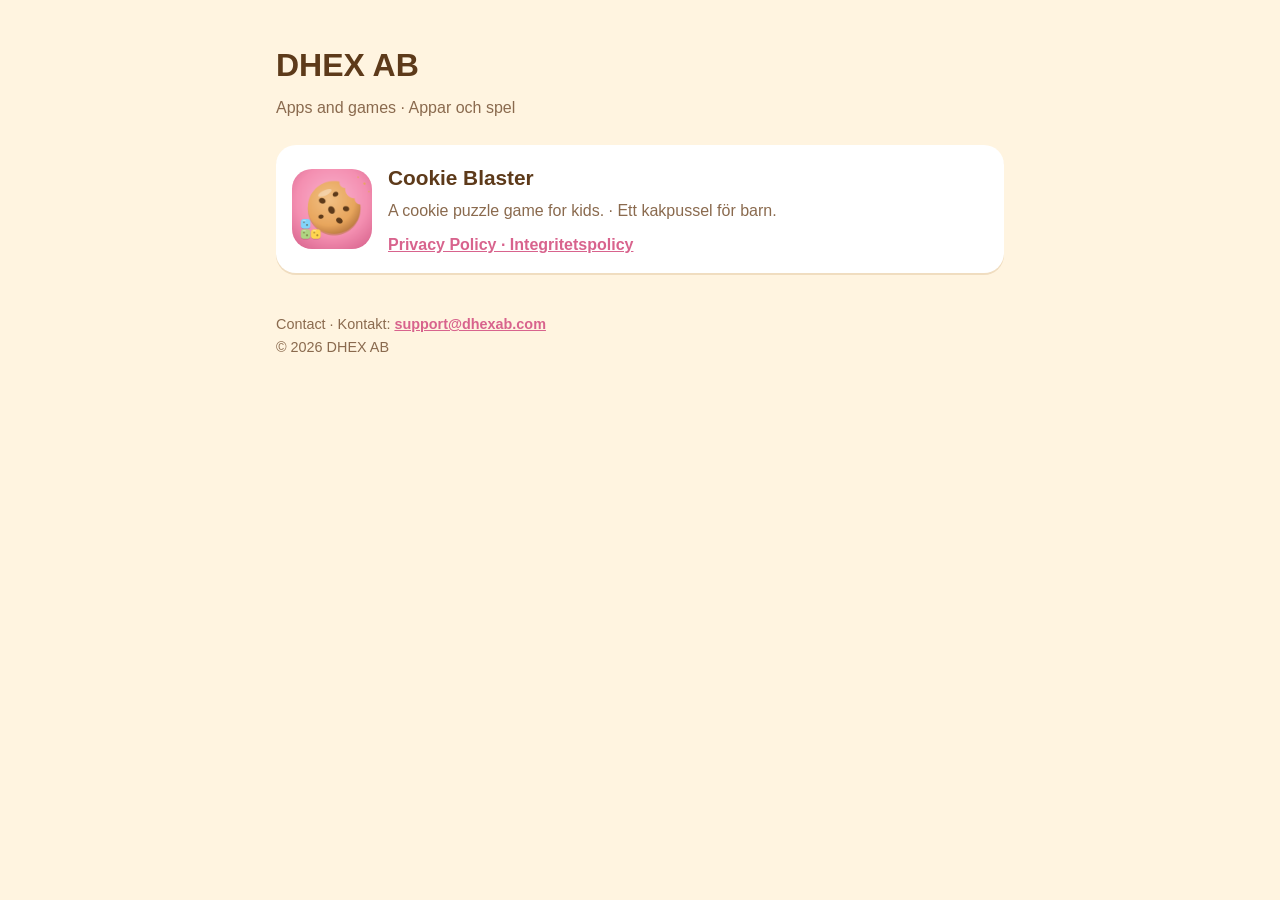
==== index.html @ ae570dee "Cookie Blaster: integritetspolicy + startsida Co-Authored-By: Claude Opus 5.5 <noreply@anthropic.com" ====
<!doctype html>
<html lang="en">
<head>
  <meta charset="utf-8">
  <meta name="viewport" content="width=device-width, initial-scale=1">
  <title>DHEX AB – Apps</title>
  <meta name="description" content="Apps and games by DHEX AB.">
  <link rel="icon" href="cookie-blaster/icon.png">
  <style>
    :root { --bg: #FFF4E0; --card: #FFFFFF; --text: #5D3A1A; --soft: #8A6A4E; --accent: #D8638D; --line: #F0DDC0; }
    * { box-sizing: border-box; }
    body {
      margin: 0; background: var(--bg); color: var(--text); line-height: 1.6;
      font-family: -apple-system, BlinkMacSystemFont, "Segoe UI", Roboto, Helvetica, Arial, sans-serif;
    }
    main { max-width: 760px; margin: 0 auto; padding: 40px 16px 64px; }
    h1 { margin: 0 0 4px; font-size: 2rem; }
    .lead { color: var(--soft); margin-top: 0; }
    .app {
      display: flex; gap: 16px; align-items: center; background: var(--card); border-radius: 20px;
      padding: 16px; margin: 24px 0; box-shadow: 0 2px 0 var(--line);
    }
    .app img { width: 80px; height: 80px; border-radius: 20px; flex: none; }
    .app h2 { margin: 0; font-size: 1.3rem; }
    .app p { margin: 4px 0 8px; color: var(--soft); }
    a { color: var(--accent); font-weight: 700; }
    footer { color: var(--soft); font-size: 0.9rem; margin-top: 40px; }
  </style>
</head>
<body>
<main>
  <h1>DHEX AB</h1>
  <p class="lead">Apps and games · Appar och spel</p>

  <div class="app">
    <img src="cookie-blaster/icon.png" alt="Cookie Blaster app icon" width="80" height="80">
    <div>
      <h2>Cookie Blaster</h2>
      <p>A cookie puzzle game for kids. · Ett kakpussel för barn.</p>
      <a href="cookie-blaster/privacy/">Privacy Policy · Integritetspolicy</a>
    </div>
  </div>

  <footer>Contact · Kontakt: <a href="mailto:support@dhexab.com">support@dhexab.com</a><br>© 2026 DHEX AB</footer>
</main>
</body>
</html>
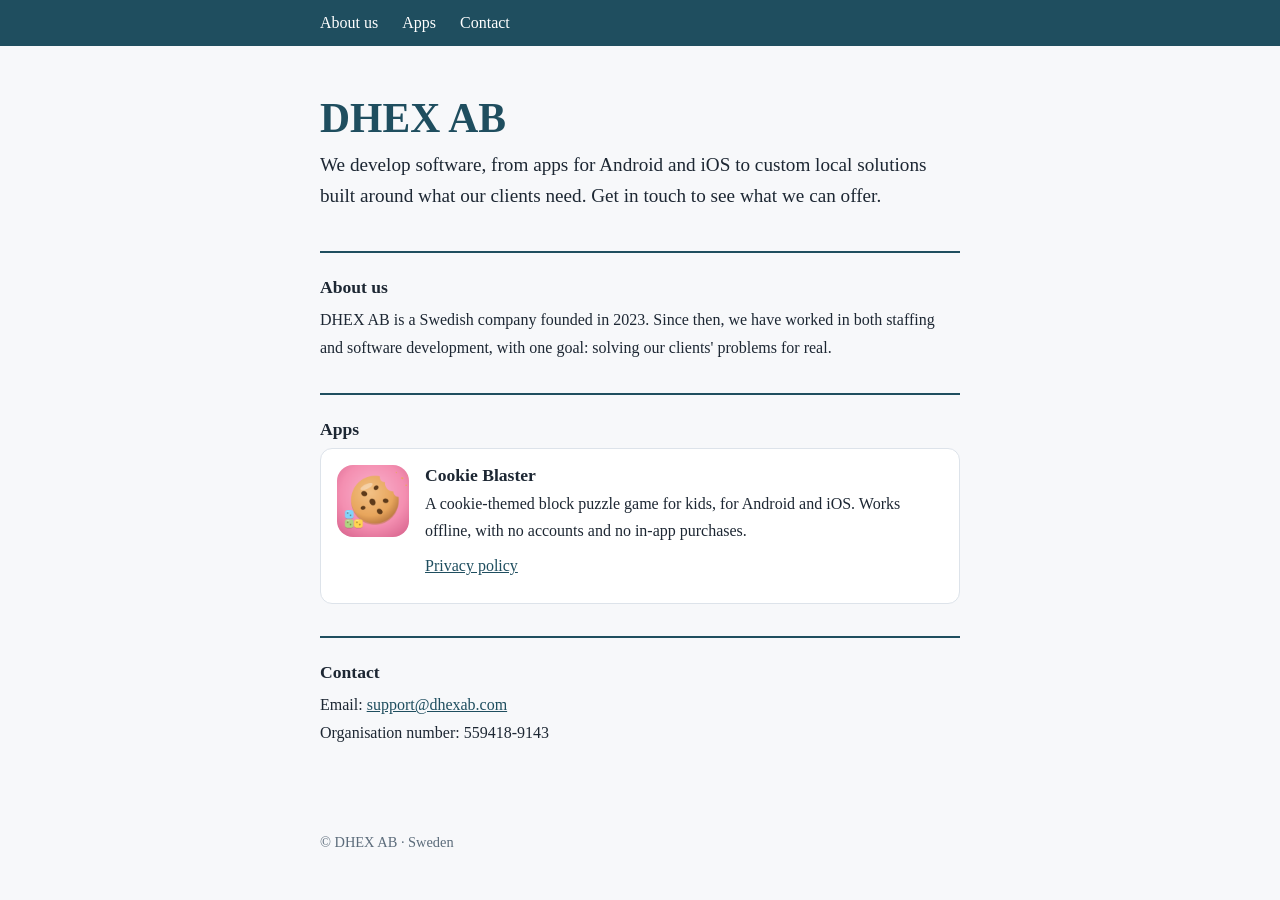
==== commit ed4637b8: "Företagssidan för DHEX AB: om oss, appar och kontakt Co-Authored-By: Claude Opus 5.5 <noreply@anthro" ====
--- a/index.html
+++ b/index.html
@@ -1,47 +1,123 @@
-<!doctype html>
+<!DOCTYPE html>
 <html lang="en">
 <head>
-  <meta charset="utf-8">
-  <meta name="viewport" content="width=device-width, initial-scale=1">
-  <title>DHEX AB – Apps</title>
-  <meta name="description" content="Apps and games by DHEX AB.">
-  <link rel="icon" href="cookie-blaster/icon.png">
-  <style>
-    :root { --bg: #FFF4E0; --card: #FFFFFF; --text: #5D3A1A; --soft: #8A6A4E; --accent: #D8638D; --line: #F0DDC0; }
-    * { box-sizing: border-box; }
-    body {
-      margin: 0; background: var(--bg); color: var(--text); line-height: 1.6;
-      font-family: -apple-system, BlinkMacSystemFont, "Segoe UI", Roboto, Helvetica, Arial, sans-serif;
-    }
-    main { max-width: 760px; margin: 0 auto; padding: 40px 16px 64px; }
-    h1 { margin: 0 0 4px; font-size: 2rem; }
-    .lead { color: var(--soft); margin-top: 0; }
-    .app {
-      display: flex; gap: 16px; align-items: center; background: var(--card); border-radius: 20px;
-      padding: 16px; margin: 24px 0; box-shadow: 0 2px 0 var(--line);
-    }
-    .app img { width: 80px; height: 80px; border-radius: 20px; flex: none; }
-    .app h2 { margin: 0; font-size: 1.3rem; }
-    .app p { margin: 4px 0 8px; color: var(--soft); }
-    a { color: var(--accent); font-weight: 700; }
-    footer { color: var(--soft); font-size: 0.9rem; margin-top: 40px; }
-  </style>
+<meta charset="UTF-8">
+<meta name="viewport" content="width=device-width, initial-scale=1">
+<title>DHEX AB</title>
+<meta name="description" content="DHEX AB develops software, from apps for Android and iOS to custom local solutions.">
+<style>
+  body {
+    margin: 0;
+    font-family: Georgia, "Times New Roman", serif;
+    background: #f7f8fa;
+    color: #1d2733;
+  }
+  nav {
+    background: #1f4e5f;
+  }
+  nav ul {
+    max-width: 640px;
+    margin: 0 auto;
+    padding: 0 24px;
+    list-style: none;
+    display: flex;
+    gap: 24px;
+  }
+  nav a {
+    display: block;
+    padding: 14px 0;
+    color: #ffffff;
+    text-decoration: none;
+    font-size: 1rem;
+  }
+  nav a:hover { text-decoration: underline; }
+  main {
+    max-width: 640px;
+    margin: 0 auto;
+    padding: 48px 24px 56px;
+  }
+  h1 {
+    font-size: 2.6rem;
+    margin: 0 0 8px;
+    color: #1f4e5f;
+  }
+  .lead {
+    font-size: 1.2rem;
+    line-height: 1.6;
+    margin: 0 0 40px;
+  }
+  h2 {
+    font-size: 1.1rem;
+    margin: 0 0 8px;
+    padding-top: 24px;
+    border-top: 2px solid #1f4e5f;
+  }
+  section { margin-bottom: 32px; scroll-margin-top: 16px; }
+  p { line-height: 1.7; margin: 0 0 16px; }
+  a { color: #1f4e5f; }
+  .app {
+    display: flex;
+    gap: 16px;
+    align-items: flex-start;
+    background: #ffffff;
+    border: 1px solid #dde3ea;
+    border-radius: 12px;
+    padding: 16px;
+  }
+  .app img {
+    width: 72px;
+    height: 72px;
+    border-radius: 16px;
+    flex: none;
+  }
+  .app h3 { margin: 0 0 4px; font-size: 1.1rem; }
+  .app p { margin: 0 0 8px; }
+  footer {
+    max-width: 640px;
+    margin: 0 auto;
+    padding: 0 24px 40px;
+    color: #5b6b7a;
+    font-size: 0.9rem;
+  }
+</style>
 </head>
 <body>
+<nav aria-label="Main">
+  <ul>
+    <li><a href="#about">About us</a></li>
+    <li><a href="#apps">Apps</a></li>
+    <li><a href="#contact">Contact</a></li>
+  </ul>
+</nav>
 <main>
   <h1>DHEX AB</h1>
-  <p class="lead">Apps and games · Appar och spel</p>
+  <p class="lead">We develop software, from apps for Android and iOS to custom local solutions built around what our clients need. Get in touch to see what we can offer.</p>
 
-  <div class="app">
-    <img src="cookie-blaster/icon.png" alt="Cookie Blaster app icon" width="80" height="80">
-    <div>
-      <h2>Cookie Blaster</h2>
-      <p>A cookie puzzle game for kids. · Ett kakpussel för barn.</p>
-      <a href="cookie-blaster/privacy/">Privacy Policy · Integritetspolicy</a>
+  <section id="about">
+    <h2>About us</h2>
+    <p>DHEX AB is a Swedish company founded in 2023. Since then, we have worked in both staffing and software development, with one goal: solving our clients' problems for real.</p>
+  </section>
+
+  <section id="apps">
+    <h2>Apps</h2>
+    <div class="app">
+      <img src="cookie-blaster/icon.png" alt="Cookie Blaster app icon" width="72" height="72">
+      <div>
+        <h3>Cookie Blaster</h3>
+        <p>A cookie-themed block puzzle game for kids, for Android and iOS. Works offline, with no accounts and no in-app purchases.</p>
+        <p><a href="cookie-blaster/privacy/">Privacy policy</a></p>
+      </div>
     </div>
-  </div>
+  </section>
 
-  <footer>Contact · Kontakt: <a href="mailto:support@dhexab.com">support@dhexab.com</a><br>© 2026 DHEX AB</footer>
+  <section id="contact">
+    <h2>Contact</h2>
+    <p>
+      Email: <a href="mailto:support@dhexab.com">support@dhexab.com</a><br>
+      Organisation number: 559418-9143
+    </p>
+  </section>
 </main>
+<footer>© DHEX AB · Sweden</footer>
 </body>
 </html>
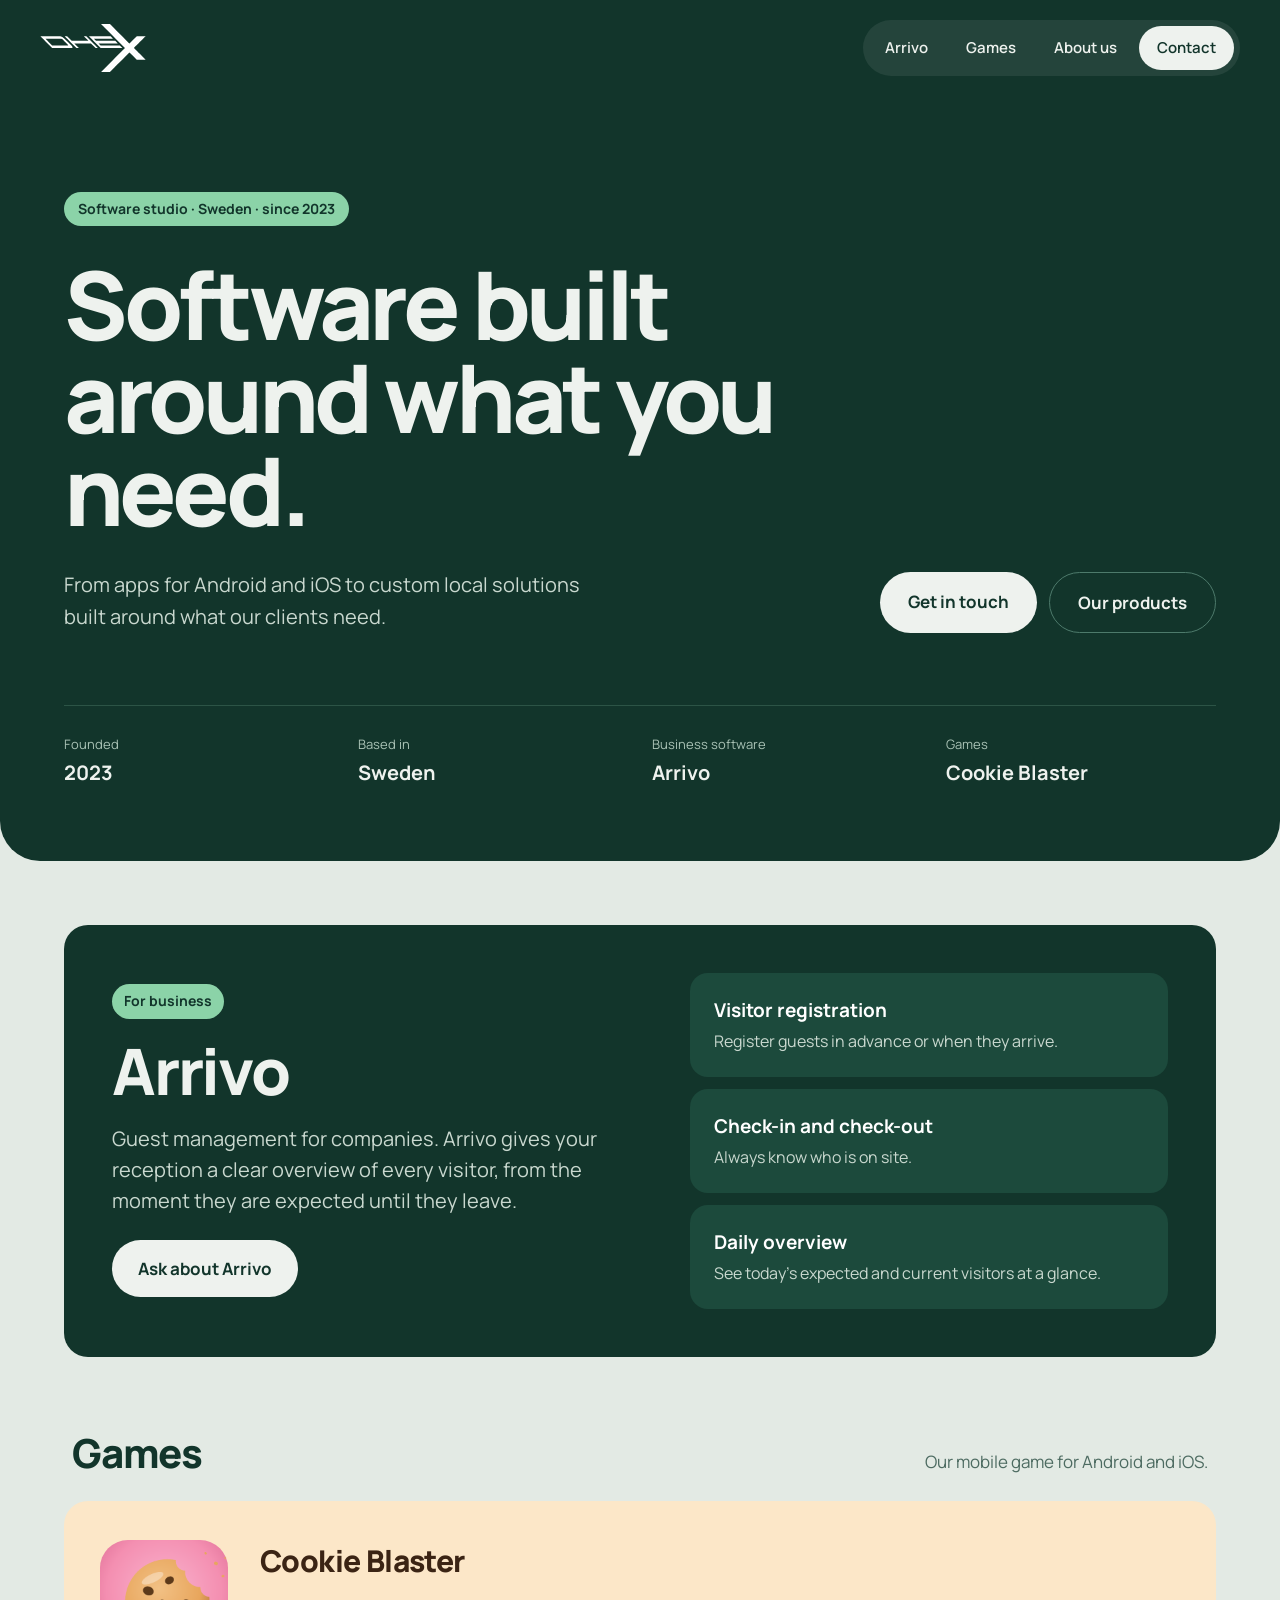
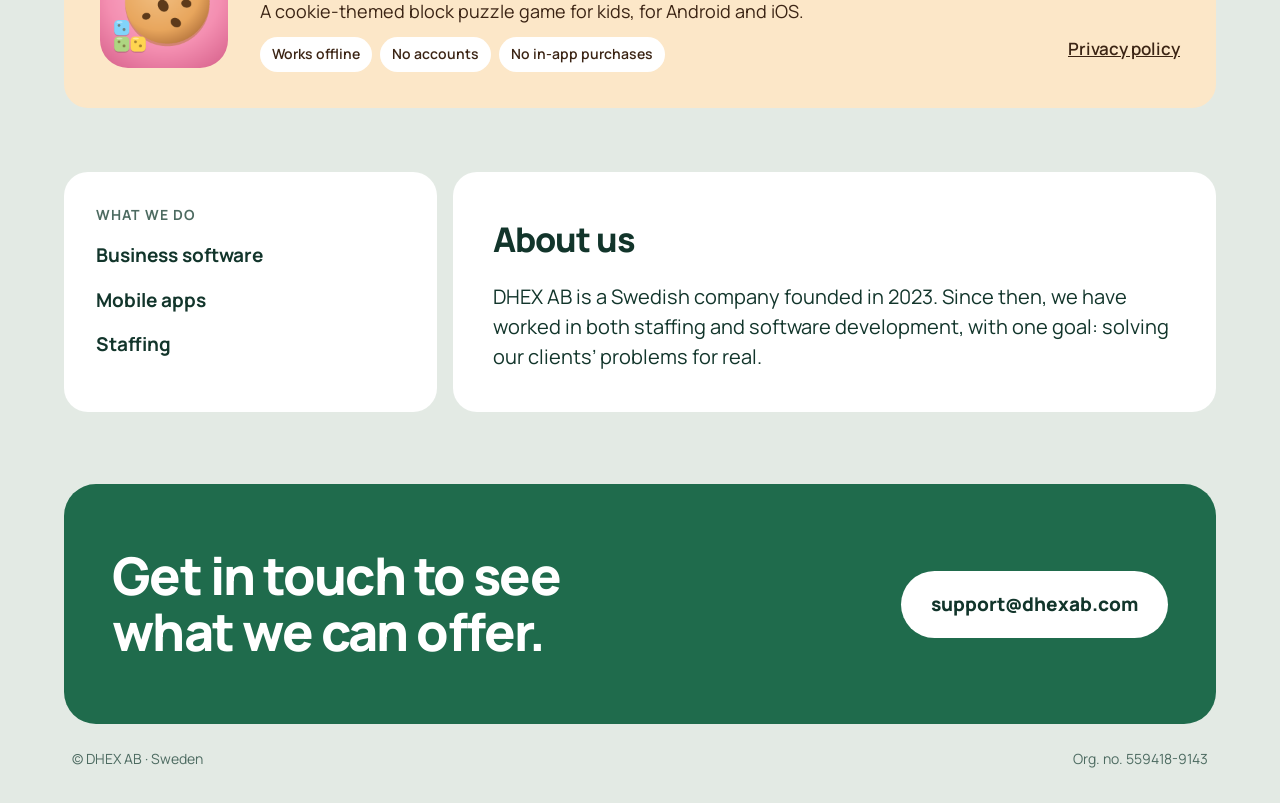
==== commit 9f22f013: "Update index.html" ====
--- a/index.html
+++ b/index.html
@@ -1,123 +1,134 @@
-<!DOCTYPE html>
+<!doctype html>
 <html lang="en">
 <head>
-<meta charset="UTF-8">
+<meta charset="utf-8">
 <meta name="viewport" content="width=device-width, initial-scale=1">
+<meta name="description" content="DHEX AB develops software, from apps for Android and iOS to custom local solutions.">
 <title>DHEX AB</title>
-<meta name="description" content="DHEX AB develops software, from apps for Android and iOS to custom local solutions.">
+<script>
+try {
+  if (localStorage.getItem('dhex-intro-seen')) document.documentElement.classList.add('no-intro');
+  else localStorage.setItem('dhex-intro-seen', '1');
+} catch (e) {}
+</script>
+<link href="https://fonts.googleapis.com/css2?family=Manrope:wght@400;500;600;700;800&amp;display=swap" rel="stylesheet">
 <style>
-  body {
-    margin: 0;
-    font-family: Georgia, "Times New Roman", serif;
-    background: #f7f8fa;
-    color: #1d2733;
-  }
-  nav {
-    background: #1f4e5f;
-  }
-  nav ul {
-    max-width: 640px;
-    margin: 0 auto;
-    padding: 0 24px;
-    list-style: none;
-    display: flex;
-    gap: 24px;
-  }
-  nav a {
-    display: block;
-    padding: 14px 0;
-    color: #ffffff;
-    text-decoration: none;
-    font-size: 1rem;
-  }
-  nav a:hover { text-decoration: underline; }
-  main {
-    max-width: 640px;
-    margin: 0 auto;
-    padding: 48px 24px 56px;
-  }
-  h1 {
-    font-size: 2.6rem;
-    margin: 0 0 8px;
-    color: #1f4e5f;
-  }
-  .lead {
-    font-size: 1.2rem;
-    line-height: 1.6;
-    margin: 0 0 40px;
-  }
-  h2 {
-    font-size: 1.1rem;
-    margin: 0 0 8px;
-    padding-top: 24px;
-    border-top: 2px solid #1f4e5f;
-  }
-  section { margin-bottom: 32px; scroll-margin-top: 16px; }
-  p { line-height: 1.7; margin: 0 0 16px; }
-  a { color: #1f4e5f; }
-  .app {
-    display: flex;
-    gap: 16px;
-    align-items: flex-start;
-    background: #ffffff;
-    border: 1px solid #dde3ea;
-    border-radius: 12px;
-    padding: 16px;
-  }
-  .app img {
-    width: 72px;
-    height: 72px;
-    border-radius: 16px;
-    flex: none;
-  }
-  .app h3 { margin: 0 0 4px; font-size: 1.1rem; }
-  .app p { margin: 0 0 8px; }
-  footer {
-    max-width: 640px;
-    margin: 0 auto;
-    padding: 0 24px 40px;
-    color: #5b6b7a;
-    font-size: 0.9rem;
-  }
+body{margin:0}
+a{color:#1F6B4C}a:hover{color:#12352B}
+body{margin:0}
+
+.bento{display:grid;grid-template-columns:repeat(6,minmax(0,1fr));gap:16px}
+@media (max-width: 760px){.bento{grid-template-columns:minmax(0,1fr)}.bento>*{grid-column:auto !important}}
+
+.dx-l{clip-path:inset(0 100% 0 0);animation:dxWipe .6s cubic-bezier(.65,0,.35,1) forwards}
+.dx-l1{animation-delay:.15s}.dx-l2{animation-delay:.25s}.dx-l3{animation-delay:.35s}
+.dx-qa{clip-path:polygon(-0.19% 0,19.81% 0,127.55% 100%,107.55% 100%)}
+.dx-qb{clip-path:polygon(107.55% 0,127.55% 0,19.81% 100%,-0.19% 100%)}
+.dx-xa{clip-path:polygon(100% 100%,100% 100%,100% 100%);animation:dxA .55s cubic-bezier(.65,0,.35,1) .75s forwards}
+.dx-xb{clip-path:polygon(0 100%,0 100%,0 100%);animation:dxB .55s cubic-bezier(.65,0,.35,1) 1.15s forwards}
+@keyframes dxWipe{to{clip-path:inset(0 0 0 0)}}
+@keyframes dxA{to{clip-path:polygon(100% 100%,-107.7% 100%,100% -92.8%)}}
+@keyframes dxB{to{clip-path:polygon(0 100%,207.7% 100%,0 -92.8%)}}
+.dx-splash{position:fixed;inset:0;z-index:50;display:flex;align-items:center;justify-content:center;pointer-events:none;animation:dxOut .5s ease 2.1s forwards}
+@keyframes dxOut{to{opacity:0;visibility:hidden}}
+.dx-head{opacity:0;animation:dxFade .5s ease 2.15s forwards}
+@keyframes dxFade{to{opacity:1}}
+@media (prefers-reduced-motion: reduce){.dx-splash{display:none}.dx-head{opacity:1;animation:none}.dx-l,.dx-xa,.dx-xb{clip-path:none;animation:none}}
+
+.no-intro .dx-splash{display:none}
+.no-intro .dx-head{opacity:1;animation:none}
+html{scroll-behavior:smooth}
 </style>
 </head>
 <body>
-<nav aria-label="Main">
-  <ul>
-    <li><a href="#about">About us</a></li>
-    <li><a href="#apps">Apps</a></li>
-    <li><a href="#contact">Contact</a></li>
-  </ul>
+<div style="background: #E3EAE4; color: #12352B; font-family: Manrope, system-ui, sans-serif; font-size: 17px; line-height: 1.6">
+<div class="dx-splash" aria-hidden="true" style="background: #12352B; color: #FFFFFF"><svg aria-hidden="true" viewBox="0 0 1255 572" style="width: min(52vw, 480px); height: auto"><g fill="currentColor" transform="scale(0.25)"><g class="dx-l dx-l1"><g transform="translate(0.000000,2288.000000) scale(0.100000,-0.100000)"><path d="M15 17031 l-19 -8 17 -10 c10 -5 1279 -1270 2820 -2811 l2803 -2802 4689 2 4690 3 63 24 c95 35 147 67 192 118 l40 46 15 50 c20 68 19 118 -5 213 -29 110 -104 260 -193 384 l-76 105 -1898 1896 -1898 1896 -115 84 c-179 132 -316 228 -370 259 -19 11 -48 29 -65 40 -16 11 -46 29 -65 40 -19 11 -53 32 -75 45 -22 13 -47 27 -55 30 -8 4 -22 11 -30 16 -8 5 -34 18 -56 28 -23 11 -45 24 -48 30 -4 6 -15 11 -25 11 -10 0 -30 9 -44 20 -14 11 -33 20 -42 20 -9 0 -28 9 -42 20 -14 11 -35 20 -45 20 -11 0 -31 9 -45 20 -14 11 -36 20 -48 20 -12 0 -34 9 -48 20 -14 11 -36 20 -49 20 -12 0 -36 9 -53 20 -16 11 -42 20 -57 20 -15 0 -42 9 -60 20 -18 11 -46 20 -61 20 -15 0 -45 9 -67 20 -22 11 -55 20 -74 20 -19 0 -58 9 -86 20 l-51 20 -4722 -1 -4722 0 -20 -8z m9991 -1216 c27 -8 65 -15 84 -15 l35 0 30 -20 c17 -11 41 -20 53 -20 13 0 35 -9 49 -20 14 -11 34 -20 44 -20 10 0 21 -5 25 -11 3 -6 21 -17 38 -25 17 -8 51 -28 76 -44 25 -16 52 -33 60 -37 8 -3 35 -23 60 -43 25 -20 58 -44 73 -54 53 -33 163 -141 1324 -1300 l1161 -1161 51 -79 51 -79 16 -54 16 -55 -7 -36 -7 -35 -28 -27 c-16 -15 -44 -30 -61 -34 -17 -3 -1715 -6 -3773 -6 l-3741 0 -1582 1583 c-871 870 -1583 1588 -1583 1595 l0 12 3743 0 3744 0 49 -15z"></path></g></g><g class="dx-l dx-l2"><g transform="translate(0.000000,2288.000000) scale(0.100000,-0.100000)"><path d="M11580 17021 c0 -11 4 -21 10 -23 5 -1 1269 -1262 2808 -2800 l2798 -2798 586 0 587 0 6 9 5 10 -1101 1099 -1102 1099 7 11 7 12 3962 0 3962 0 1121 -1120 1121 -1120 586 0 586 0 5 9 c3 5 -1259 1272 -2805 2817 l-2810 2809 -589 3 -590 2 2 -17 1 -18 1076 -1070 c591 -588 1075 -1074 1076 -1080 l0 -10 -3970 -3 -3970 -2 -1100 1100 -1100 1100 -588 0 -587 0 0 -19z"></path></g></g><g class="dx-l dx-l3"><g transform="translate(0.000000,2288.000000) scale(0.100000,-0.100000)"><path d="M23140 17021 c0 -11 4 -21 10 -23 5 -1 1269 -1262 2808 -2800 l2798 -2798 5176 0 5177 0 6 10 6 10 -611 610 -611 610 -4592 0 -4592 0 -489 489 -489 489 7 11 7 11 4559 0 4559 0 5 9 c3 4 -261 274 -587 599 l-592 592 -4590 0 -4589 0 -487 483 -486 482 1 15 1 15 4565 5 4565 5 0 10 c-1 6 -266 274 -591 598 l-589 587 -5178 0 -5177 0 0 -19z"></path></g></g><g><g class="dx-qa"><g class="dx-xa"><g transform="translate(0.000000,2288.000000) scale(0.100000,-0.100000)"><path d="M28930 22872 c0 -4 2567 -2574 5705 -5712 3138 -3138 5705 -5712 5705 -5720 0 -8 -2560 -2575 -5689 -5705 l-5689 -5690 -7 -22 -6 -23 2115 0 c1164 0 2116 3 2116 8 0 13 9279 9287 9296 9291 l17 3 1731 -1731 1731 -1731 2105 0 2105 0 12 8 12 8 -2784 2784 c-1532 1532 -2785 2792 -2785 2800 0 16 5546 5572 5568 5578 l12 3 0 30 0 29 -2102 0 -2103 0 -1751 -1751 -1751 -1751 -17 3 c-17 4 -9296 9278 -9296 9291 0 5 -956 8 -2125 8 -1169 0 -2125 -3 -2125 -8z"></path></g></g></g><g class="dx-qb"><g class="dx-xb"><g transform="translate(0.000000,2288.000000) scale(0.100000,-0.100000)"><path d="M28930 22872 c0 -4 2567 -2574 5705 -5712 3138 -3138 5705 -5712 5705 -5720 0 -8 -2560 -2575 -5689 -5705 l-5689 -5690 -7 -22 -6 -23 2115 0 c1164 0 2116 3 2116 8 0 13 9279 9287 9296 9291 l17 3 1731 -1731 1731 -1731 2105 0 2105 0 12 8 12 8 -2784 2784 c-1532 1532 -2785 2792 -2785 2800 0 16 5546 5572 5568 5578 l12 3 0 30 0 29 -2102 0 -2103 0 -1751 -1751 -1751 -1751 -17 3 c-17 4 -9296 9278 -9296 9291 0 5 -956 8 -2125 8 -1169 0 -2125 -3 -2125 -8z"></path></g></g></g></g></g></svg></div>
+<div style="background: #12352B; color: #EEF2EE; border-radius: 0 0 40px 40px">
+<header class="dx-head" style="max-width: 1200px; margin: 0 auto; padding: 20px 24px; display: flex; flex-wrap: wrap; gap: 12px 32px; align-items: center; justify-content: space-between">
+<a href="#top" aria-label="DHEX AB, home" style="display: inline-flex; align-items: center; min-height: 44px; color: #FFFFFF"><svg aria-hidden="true" width="106" height="48" viewBox="0 0 1255 572" style="display: block"><g fill="currentColor" transform="scale(0.25)"><g transform="translate(0.000000,2288.000000) scale(0.100000,-0.100000)"><path d="M15 17031 l-19 -8 17 -10 c10 -5 1279 -1270 2820 -2811 l2803 -2802 4689 2 4690 3 63 24 c95 35 147 67 192 118 l40 46 15 50 c20 68 19 118 -5 213 -29 110 -104 260 -193 384 l-76 105 -1898 1896 -1898 1896 -115 84 c-179 132 -316 228 -370 259 -19 11 -48 29 -65 40 -16 11 -46 29 -65 40 -19 11 -53 32 -75 45 -22 13 -47 27 -55 30 -8 4 -22 11 -30 16 -8 5 -34 18 -56 28 -23 11 -45 24 -48 30 -4 6 -15 11 -25 11 -10 0 -30 9 -44 20 -14 11 -33 20 -42 20 -9 0 -28 9 -42 20 -14 11 -35 20 -45 20 -11 0 -31 9 -45 20 -14 11 -36 20 -48 20 -12 0 -34 9 -48 20 -14 11 -36 20 -49 20 -12 0 -36 9 -53 20 -16 11 -42 20 -57 20 -15 0 -42 9 -60 20 -18 11 -46 20 -61 20 -15 0 -45 9 -67 20 -22 11 -55 20 -74 20 -19 0 -58 9 -86 20 l-51 20 -4722 -1 -4722 0 -20 -8z m9991 -1216 c27 -8 65 -15 84 -15 l35 0 30 -20 c17 -11 41 -20 53 -20 13 0 35 -9 49 -20 14 -11 34 -20 44 -20 10 0 21 -5 25 -11 3 -6 21 -17 38 -25 17 -8 51 -28 76 -44 25 -16 52 -33 60 -37 8 -3 35 -23 60 -43 25 -20 58 -44 73 -54 53 -33 163 -141 1324 -1300 l1161 -1161 51 -79 51 -79 16 -54 16 -55 -7 -36 -7 -35 -28 -27 c-16 -15 -44 -30 -61 -34 -17 -3 -1715 -6 -3773 -6 l-3741 0 -1582 1583 c-871 870 -1583 1588 -1583 1595 l0 12 3743 0 3744 0 49 -15z"></path></g><g transform="translate(0.000000,2288.000000) scale(0.100000,-0.100000)"><path d="M11580 17021 c0 -11 4 -21 10 -23 5 -1 1269 -1262 2808 -2800 l2798 -2798 586 0 587 0 6 9 5 10 -1101 1099 -1102 1099 7 11 7 12 3962 0 3962 0 1121 -1120 1121 -1120 586 0 586 0 5 9 c3 5 -1259 1272 -2805 2817 l-2810 2809 -589 3 -590 2 2 -17 1 -18 1076 -1070 c591 -588 1075 -1074 1076 -1080 l0 -10 -3970 -3 -3970 -2 -1100 1100 -1100 1100 -588 0 -587 0 0 -19z"></path></g><g transform="translate(0.000000,2288.000000) scale(0.100000,-0.100000)"><path d="M23140 17021 c0 -11 4 -21 10 -23 5 -1 1269 -1262 2808 -2800 l2798 -2798 5176 0 5177 0 6 10 6 10 -611 610 -611 610 -4592 0 -4592 0 -489 489 -489 489 7 11 7 11 4559 0 4559 0 5 9 c3 4 -261 274 -587 599 l-592 592 -4590 0 -4589 0 -487 483 -486 482 1 15 1 15 4565 5 4565 5 0 10 c-1 6 -266 274 -591 598 l-589 587 -5178 0 -5177 0 0 -19z"></path></g><g transform="translate(0.000000,2288.000000) scale(0.100000,-0.100000)"><path d="M28930 22872 c0 -4 2567 -2574 5705 -5712 3138 -3138 5705 -5712 5705 -5720 0 -8 -2560 -2575 -5689 -5705 l-5689 -5690 -7 -22 -6 -23 2115 0 c1164 0 2116 3 2116 8 0 13 9279 9287 9296 9291 l17 3 1731 -1731 1731 -1731 2105 0 2105 0 12 8 12 8 -2784 2784 c-1532 1532 -2785 2792 -2785 2800 0 16 5546 5572 5568 5578 l12 3 0 30 0 29 -2102 0 -2103 0 -1751 -1751 -1751 -1751 -17 3 c-17 4 -9296 9278 -9296 9291 0 5 -956 8 -2125 8 -1169 0 -2125 -3 -2125 -8z"></path></g></g></svg></a>
+<nav aria-label="Main" style="display: flex; flex-wrap: wrap; gap: 6px; align-items: center; font-size: 15px; font-weight: 600; background: rgba(255,255,255,0.08); padding: 6px; border-radius: 999px">
+<a href="#business" style="text-decoration: none; color: #EEF2EE; padding: 10px 16px; border-radius: 999px">Arrivo</a>
+<a href="#games" style="text-decoration: none; color: #EEF2EE; padding: 10px 16px; border-radius: 999px">Games</a>
+<a href="#about" style="text-decoration: none; color: #EEF2EE; padding: 10px 16px; border-radius: 999px">About us</a>
+<a href="#contact" style="text-decoration: none; background: #EEF2EE; color: #12352B; padding: 10px 18px; border-radius: 999px">Contact</a>
 </nav>
-<main>
-  <h1>DHEX AB</h1>
-  <p class="lead">We develop software, from apps for Android and iOS to custom local solutions built around what our clients need. Get in touch to see what we can offer.</p>
+</header>
+<section id="top" style="max-width: 1200px; margin: 0 auto; padding: 96px 24px 72px; box-sizing: border-box; display: flex; flex-direction: column; gap: 32px">
+<span style="align-self: flex-start; font-size: 14px; font-weight: 700; padding: 6px 14px; border-radius: 999px; background: #8BD3A8; color: #12352B">Software studio · Sweden · since 2023</span>
+<h1 style="margin: 0; font-weight: 800; font-size: clamp(44px, 7.4vw, 104px); line-height: 0.98; letter-spacing: -0.045em; max-width: 13ch">Software built around what you need.</h1>
+<div style="display: flex; flex-wrap: wrap; gap: 32px; align-items: flex-end; justify-content: space-between">
+<p style="margin: 0; font-size: 20px; color: #C9D8CF; max-width: 540px">From apps for Android and iOS to custom local solutions built around what our clients need.</p>
+<div style="display: flex; flex-wrap: wrap; gap: 12px">
+<a href="#contact" style="background: #EEF2EE; color: #12352B; padding: 16px 28px; border-radius: 999px; font-weight: 700; text-decoration: none">Get in touch</a>
+<a href="#apps" style="border: 1px solid #4D7A6B; color: #EEF2EE; padding: 16px 28px; border-radius: 999px; font-weight: 700; text-decoration: none">Our products</a>
+</div>
+</div>
+<dl style="margin: 40px 0 0; padding-top: 28px; border-top: 1px solid #2C5446; display: grid; grid-template-columns: repeat(auto-fit, minmax(180px, 1fr)); gap: 24px">
+<div><dt style="font-size: 13px; color: #A9C2B5">Founded</dt><dd style="margin: 2px 0 0; font-size: 20px; font-weight: 700">2023</dd></div>
+<div><dt style="font-size: 13px; color: #A9C2B5">Based in</dt><dd style="margin: 2px 0 0; font-size: 20px; font-weight: 700">Sweden</dd></div>
+<div><dt style="font-size: 13px; color: #A9C2B5">Business software</dt><dd style="margin: 2px 0 0; font-size: 20px; font-weight: 700">Arrivo</dd></div>
+<div><dt style="font-size: 13px; color: #A9C2B5">Games</dt><dd style="margin: 2px 0 0; font-size: 20px; font-weight: 700">Cookie Blaster</dd></div>
+</dl>
+</section>
+</div>
 
-  <section id="about">
-    <h2>About us</h2>
-    <p>DHEX AB is a Swedish company founded in 2023. Since then, we have worked in both staffing and software development, with one goal: solving our clients' problems for real.</p>
-  </section>
+<main style="max-width: 1200px; margin: 0 auto; padding: 64px 24px 24px; box-sizing: border-box; display: flex; flex-direction: column; gap: 16px">
+<div id="apps" style="display: flex; flex-direction: column; gap: 16px">
+<section id="business" style="background: #12352B; color: #EEF2EE; border-radius: 24px; padding: 48px; display: flex; flex-wrap: wrap; gap: 40px; align-items: center">
+<div style="flex: 1 1 420px; min-width: 0; display: flex; flex-direction: column; gap: 20px">
+<span style="align-self: flex-start; font-size: 14px; font-weight: 700; padding: 6px 12px; border-radius: 999px; background: #8BD3A8; color: #12352B">For business</span>
+<h2 style="margin: 0; font-weight: 800; font-size: 64px; letter-spacing: -0.035em; line-height: 1">Arrivo</h2>
+<p style="margin: 0; font-size: 20px; line-height: 1.55; color: #C9D8CF; max-width: 520px">Guest management for companies. Arrivo gives your reception a clear overview of every visitor, from the moment they are expected until they leave.</p>
+<a href="mailto:support@dhexab.com" style="align-self: flex-start; background: #EEF2EE; color: #12352B; padding: 15px 26px; border-radius: 999px; font-weight: 700; text-decoration: none; margin-top: 4px">Ask about Arrivo</a>
+</div>
+<div style="flex: 1 1 360px; min-width: 0; display: flex; flex-direction: column; gap: 12px">
+<div style="background: #1C4A3C; border-radius: 18px; padding: 22px 24px; display: flex; flex-direction: column; gap: 4px"><h3 style="margin: 0; font-size: 19px; font-weight: 700; color: #FFFFFF">Visitor registration</h3><p style="margin: 0; font-size: 16px; color: #C9D8CF">Register guests in advance or when they arrive.</p></div>
+<div style="background: #1C4A3C; border-radius: 18px; padding: 22px 24px; display: flex; flex-direction: column; gap: 4px"><h3 style="margin: 0; font-size: 19px; font-weight: 700; color: #FFFFFF">Check-in and check-out</h3><p style="margin: 0; font-size: 16px; color: #C9D8CF">Always know who is on site.</p></div>
+<div style="background: #1C4A3C; border-radius: 18px; padding: 22px 24px; display: flex; flex-direction: column; gap: 4px"><h3 style="margin: 0; font-size: 19px; font-weight: 700; color: #FFFFFF">Daily overview</h3><p style="margin: 0; font-size: 16px; color: #C9D8CF">See today’s expected and current visitors at a glance.</p></div>
+</div>
+</section>
 
-  <section id="apps">
-    <h2>Apps</h2>
-    <div class="app">
-      <img src="cookie-blaster/icon.png" alt="Cookie Blaster app icon" width="72" height="72">
-      <div>
-        <h3>Cookie Blaster</h3>
-        <p>A cookie-themed block puzzle game for kids, for Android and iOS. Works offline, with no accounts and no in-app purchases.</p>
-        <p><a href="cookie-blaster/privacy/">Privacy policy</a></p>
-      </div>
-    </div>
-  </section>
+<section id="games" style="display: flex; flex-direction: column; gap: 16px; padding-top: 48px">
+<div style="display: flex; flex-wrap: wrap; gap: 8px 24px; align-items: baseline; justify-content: space-between; padding: 0 8px">
+<h2 style="margin: 0; font-weight: 800; font-size: 40px; letter-spacing: -0.03em">Games</h2>
+<p style="margin: 0; color: #4D6B61">Our mobile game for Android and iOS.</p>
+</div>
+<article style="background: #FCE7C8; color: #3B2414; border-radius: 24px; padding: 36px; display: flex; flex-wrap: wrap; gap: 32px; align-items: center">
+<img src="cookie-blaster/icon.png" alt="Cookie Blaster app icon" width="128" height="128" style="flex: none; border-radius: 28px; display: block">
+<div style="flex: 1 1 360px; min-width: 0; display: flex; flex-direction: column; gap: 12px">
+<h3 style="margin: 0; font-size: 30px; font-weight: 800; letter-spacing: -0.02em">Cookie Blaster</h3>
+<p style="margin: 0; font-size: 18px">A cookie-themed block puzzle game for kids, for Android and iOS.</p>
+<ul style="margin: 0; padding: 0; list-style: none; display: flex; flex-wrap: wrap; gap: 8px"><li style="font-size: 14px; font-weight: 600; padding: 6px 12px; border-radius: 999px; background: #FFFFFF">Works offline</li><li style="font-size: 14px; font-weight: 600; padding: 6px 12px; border-radius: 999px; background: #FFFFFF">No accounts</li><li style="font-size: 14px; font-weight: 600; padding: 6px 12px; border-radius: 999px; background: #FFFFFF">No in-app purchases</li></ul>
+</div>
+<a href="cookie-blaster/privacy/" style="color: #3B2414; font-weight: 600; padding: 10px 0; align-self: flex-end">Privacy policy</a>
+</article>
+</section>
+</div>
 
-  <section id="contact">
-    <h2>Contact</h2>
-    <p>
-      Email: <a href="mailto:support@dhexab.com">support@dhexab.com</a><br>
-      Organisation number: 559418-9143
-    </p>
-  </section>
+<div class="bento" style="padding-top: 48px">
+<section id="services" style="grid-column: span 2; background: #FFFFFF; border-radius: 24px; padding: 32px; display: flex; flex-direction: column; gap: 14px">
+<h2 style="margin: 0; font-size: 14px; font-weight: 700; text-transform: uppercase; letter-spacing: 0.08em; color: #4D6B61">What we do</h2>
+<p style="margin: 0; font-weight: 700; font-size: 19px">Business software</p>
+<p style="margin: 0; font-weight: 700; font-size: 19px">Mobile apps</p>
+<p style="margin: 0; font-weight: 700; font-size: 19px">Staffing</p>
+</section>
+<section id="about" style="grid-column: span 4; background: #FFFFFF; border-radius: 24px; padding: 40px; display: flex; flex-direction: column; gap: 16px">
+<h2 style="margin: 0; font-weight: 800; font-size: 34px; letter-spacing: -0.03em">About us</h2>
+<p style="margin: 0; font-size: 20px; line-height: 1.5">DHEX AB is a Swedish company founded in 2023. Since then, we have worked in both staffing and software development, with one goal: solving our clients’ problems for real.</p>
+</section>
+</div>
 </main>
-<footer>© DHEX AB · Sweden</footer>
+
+<section id="contact" style="max-width: 1200px; margin: 48px auto 0; padding: 0 24px; box-sizing: border-box">
+<div style="background: #1F6B4C; color: #FFFFFF; border-radius: 32px; padding: 64px 48px; display: flex; flex-wrap: wrap; gap: 32px; align-items: center; justify-content: space-between">
+<h2 style="margin: 0; font-weight: 800; font-size: clamp(32px, 4.4vw, 52px); letter-spacing: -0.03em; line-height: 1.08; max-width: 16ch">Get in touch to see what we can offer.</h2>
+<a href="mailto:support@dhexab.com" style="background: #FFFFFF; color: #12352B; padding: 18px 30px; border-radius: 999px; font-weight: 800; font-size: 19px; text-decoration: none">support@dhexab.com</a>
+</div>
+</section>
+<footer style="max-width: 1200px; margin: 0 auto; display: flex; flex-wrap: wrap; gap: 8px 32px; justify-content: space-between; padding: 24px 32px 32px; font-size: 14px; color: #4D6B61; box-sizing: border-box">
+<span>© DHEX AB · Sweden</span>
+<span>Org. no. 559418-9143</span>
+</footer>
+</div>
 </body>
 </html>
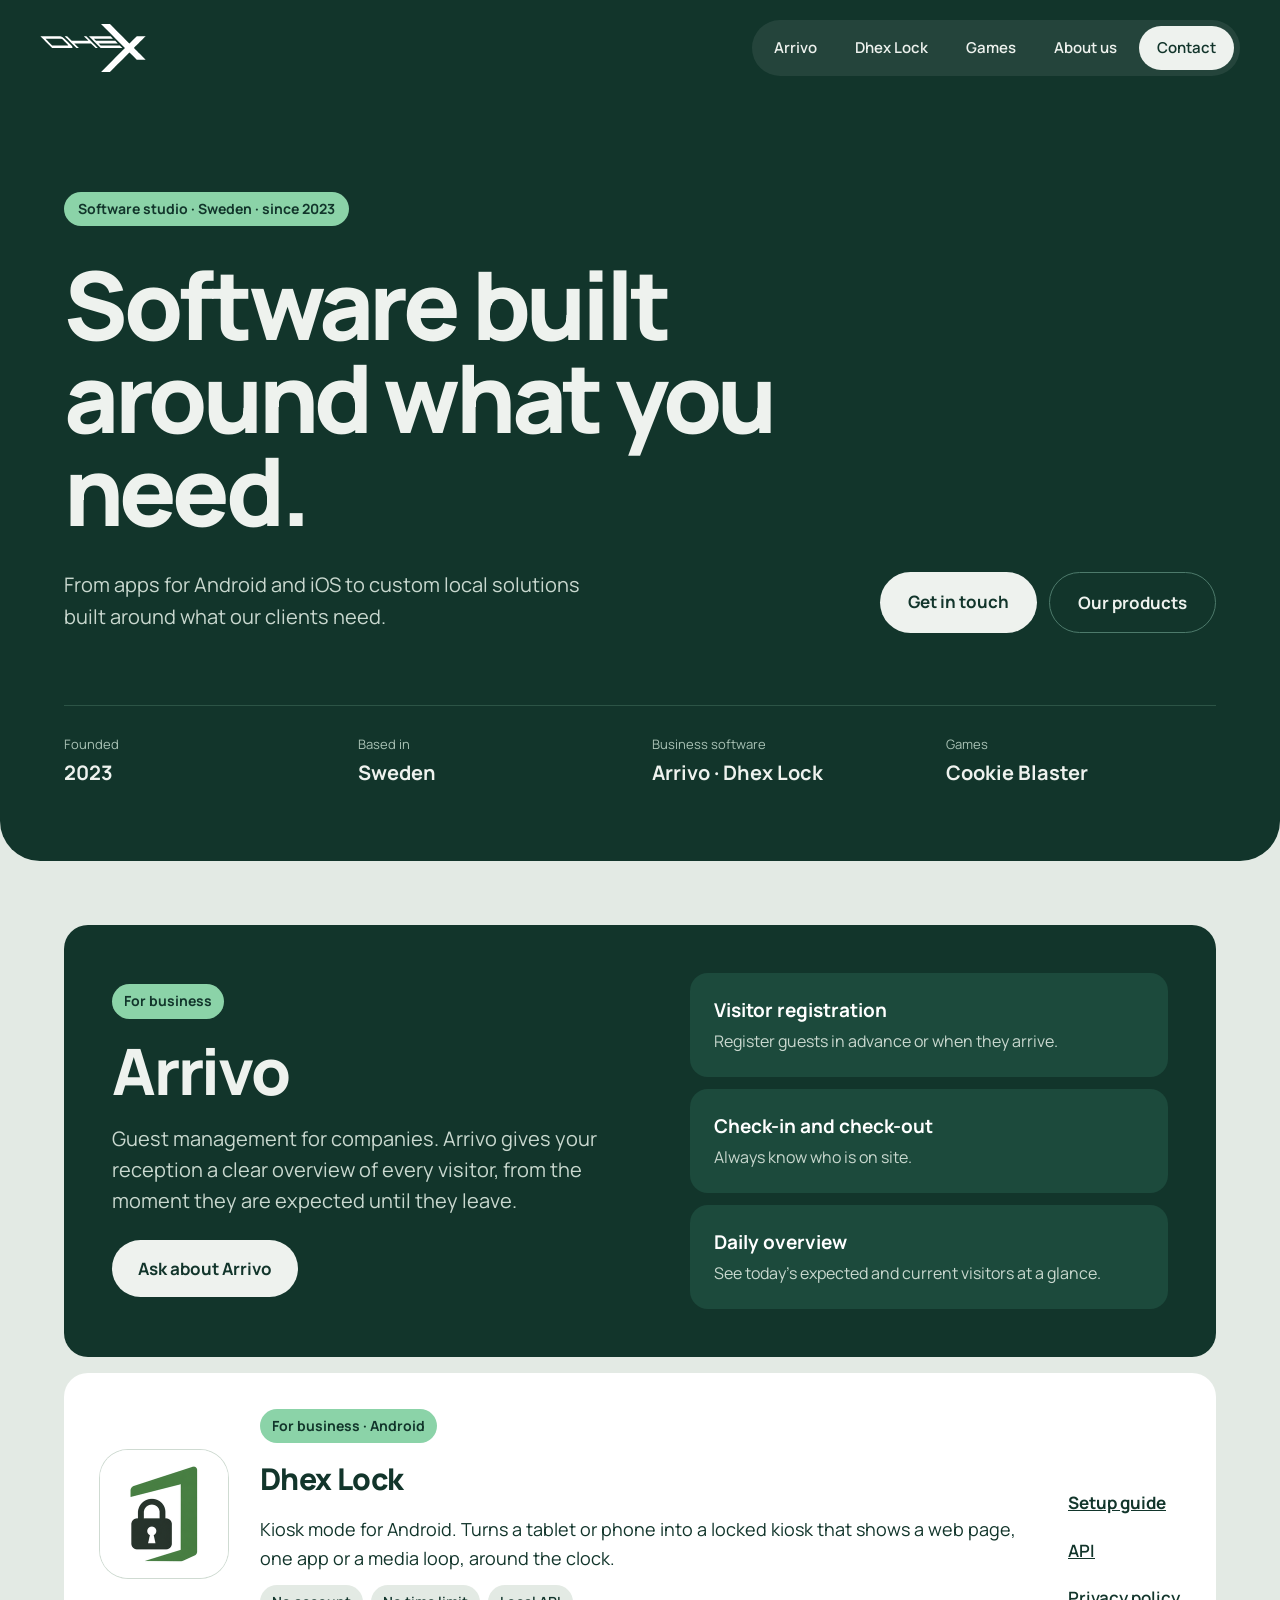
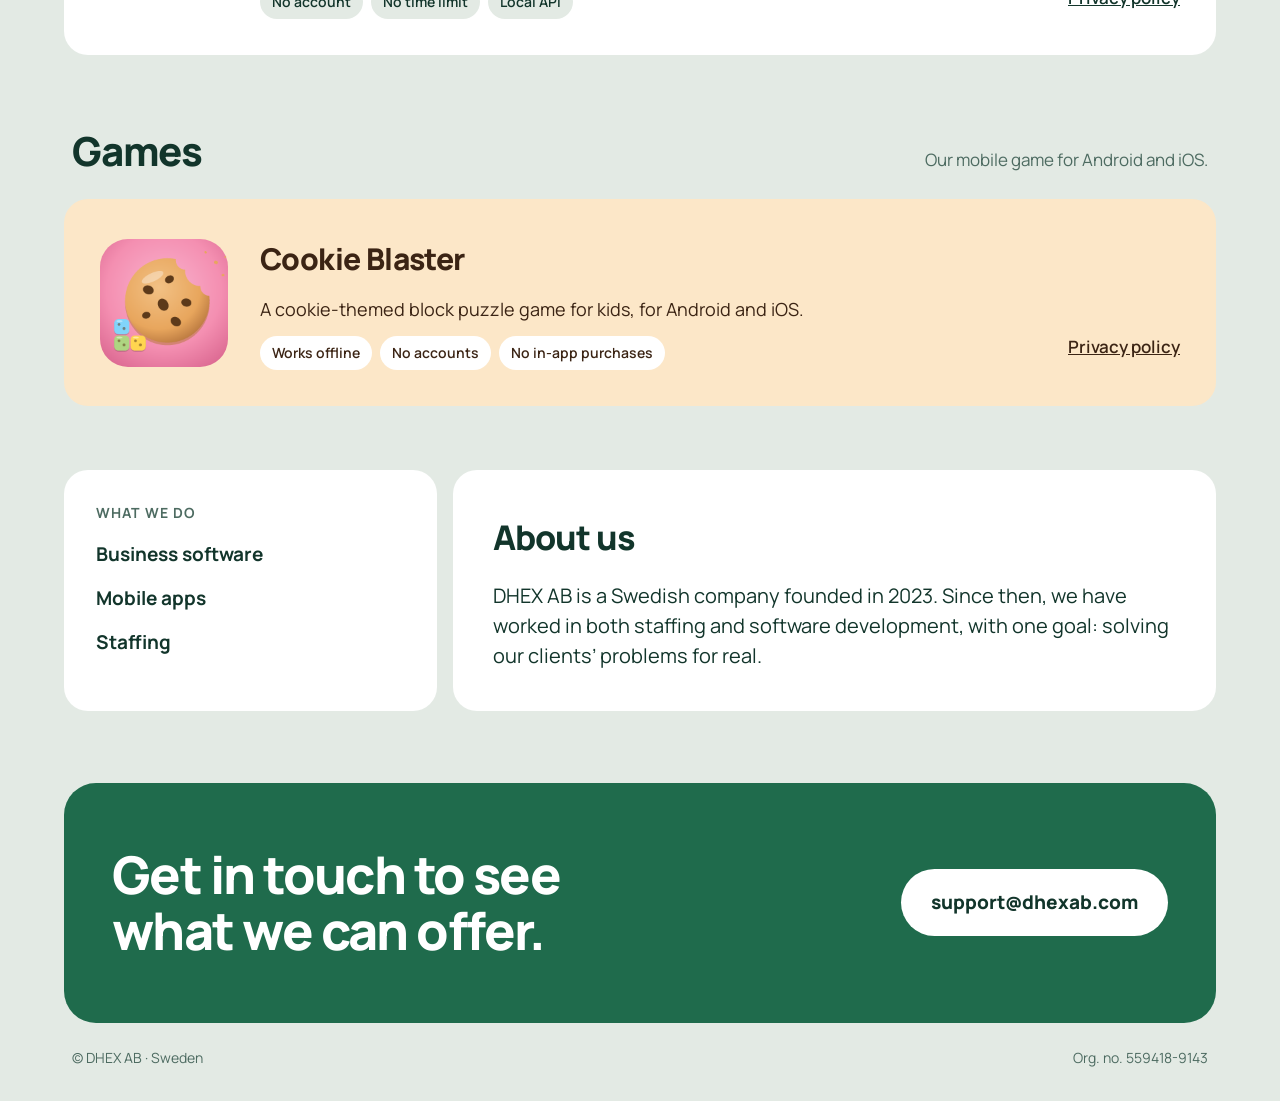
==== commit d805712d: "Add files via upload" ====
--- a/index.html
+++ b/index.html
@@ -48,6 +48,7 @@
 <a href="#top" aria-label="DHEX AB, home" style="display: inline-flex; align-items: center; min-height: 44px; color: #FFFFFF"><svg aria-hidden="true" width="106" height="48" viewBox="0 0 1255 572" style="display: block"><g fill="currentColor" transform="scale(0.25)"><g transform="translate(0.000000,2288.000000) scale(0.100000,-0.100000)"><path d="M15 17031 l-19 -8 17 -10 c10 -5 1279 -1270 2820 -2811 l2803 -2802 4689 2 4690 3 63 24 c95 35 147 67 192 118 l40 46 15 50 c20 68 19 118 -5 213 -29 110 -104 260 -193 384 l-76 105 -1898 1896 -1898 1896 -115 84 c-179 132 -316 228 -370 259 -19 11 -48 29 -65 40 -16 11 -46 29 -65 40 -19 11 -53 32 -75 45 -22 13 -47 27 -55 30 -8 4 -22 11 -30 16 -8 5 -34 18 -56 28 -23 11 -45 24 -48 30 -4 6 -15 11 -25 11 -10 0 -30 9 -44 20 -14 11 -33 20 -42 20 -9 0 -28 9 -42 20 -14 11 -35 20 -45 20 -11 0 -31 9 -45 20 -14 11 -36 20 -48 20 -12 0 -34 9 -48 20 -14 11 -36 20 -49 20 -12 0 -36 9 -53 20 -16 11 -42 20 -57 20 -15 0 -42 9 -60 20 -18 11 -46 20 -61 20 -15 0 -45 9 -67 20 -22 11 -55 20 -74 20 -19 0 -58 9 -86 20 l-51 20 -4722 -1 -4722 0 -20 -8z m9991 -1216 c27 -8 65 -15 84 -15 l35 0 30 -20 c17 -11 41 -20 53 -20 13 0 35 -9 49 -20 14 -11 34 -20 44 -20 10 0 21 -5 25 -11 3 -6 21 -17 38 -25 17 -8 51 -28 76 -44 25 -16 52 -33 60 -37 8 -3 35 -23 60 -43 25 -20 58 -44 73 -54 53 -33 163 -141 1324 -1300 l1161 -1161 51 -79 51 -79 16 -54 16 -55 -7 -36 -7 -35 -28 -27 c-16 -15 -44 -30 -61 -34 -17 -3 -1715 -6 -3773 -6 l-3741 0 -1582 1583 c-871 870 -1583 1588 -1583 1595 l0 12 3743 0 3744 0 49 -15z"></path></g><g transform="translate(0.000000,2288.000000) scale(0.100000,-0.100000)"><path d="M11580 17021 c0 -11 4 -21 10 -23 5 -1 1269 -1262 2808 -2800 l2798 -2798 586 0 587 0 6 9 5 10 -1101 1099 -1102 1099 7 11 7 12 3962 0 3962 0 1121 -1120 1121 -1120 586 0 586 0 5 9 c3 5 -1259 1272 -2805 2817 l-2810 2809 -589 3 -590 2 2 -17 1 -18 1076 -1070 c591 -588 1075 -1074 1076 -1080 l0 -10 -3970 -3 -3970 -2 -1100 1100 -1100 1100 -588 0 -587 0 0 -19z"></path></g><g transform="translate(0.000000,2288.000000) scale(0.100000,-0.100000)"><path d="M23140 17021 c0 -11 4 -21 10 -23 5 -1 1269 -1262 2808 -2800 l2798 -2798 5176 0 5177 0 6 10 6 10 -611 610 -611 610 -4592 0 -4592 0 -489 489 -489 489 7 11 7 11 4559 0 4559 0 5 9 c3 4 -261 274 -587 599 l-592 592 -4590 0 -4589 0 -487 483 -486 482 1 15 1 15 4565 5 4565 5 0 10 c-1 6 -266 274 -591 598 l-589 587 -5178 0 -5177 0 0 -19z"></path></g><g transform="translate(0.000000,2288.000000) scale(0.100000,-0.100000)"><path d="M28930 22872 c0 -4 2567 -2574 5705 -5712 3138 -3138 5705 -5712 5705 -5720 0 -8 -2560 -2575 -5689 -5705 l-5689 -5690 -7 -22 -6 -23 2115 0 c1164 0 2116 3 2116 8 0 13 9279 9287 9296 9291 l17 3 1731 -1731 1731 -1731 2105 0 2105 0 12 8 12 8 -2784 2784 c-1532 1532 -2785 2792 -2785 2800 0 16 5546 5572 5568 5578 l12 3 0 30 0 29 -2102 0 -2103 0 -1751 -1751 -1751 -1751 -17 3 c-17 4 -9296 9278 -9296 9291 0 5 -956 8 -2125 8 -1169 0 -2125 -3 -2125 -8z"></path></g></g></svg></a>
 <nav aria-label="Main" style="display: flex; flex-wrap: wrap; gap: 6px; align-items: center; font-size: 15px; font-weight: 600; background: rgba(255,255,255,0.08); padding: 6px; border-radius: 999px">
 <a href="#business" style="text-decoration: none; color: #EEF2EE; padding: 10px 16px; border-radius: 999px">Arrivo</a>
+<a href="#dhex-lock" style="text-decoration: none; color: #EEF2EE; padding: 10px 16px; border-radius: 999px">Dhex Lock</a>
 <a href="#games" style="text-decoration: none; color: #EEF2EE; padding: 10px 16px; border-radius: 999px">Games</a>
 <a href="#about" style="text-decoration: none; color: #EEF2EE; padding: 10px 16px; border-radius: 999px">About us</a>
 <a href="#contact" style="text-decoration: none; background: #EEF2EE; color: #12352B; padding: 10px 18px; border-radius: 999px">Contact</a>
@@ -66,7 +67,7 @@
 <dl style="margin: 40px 0 0; padding-top: 28px; border-top: 1px solid #2C5446; display: grid; grid-template-columns: repeat(auto-fit, minmax(180px, 1fr)); gap: 24px">
 <div><dt style="font-size: 13px; color: #A9C2B5">Founded</dt><dd style="margin: 2px 0 0; font-size: 20px; font-weight: 700">2023</dd></div>
 <div><dt style="font-size: 13px; color: #A9C2B5">Based in</dt><dd style="margin: 2px 0 0; font-size: 20px; font-weight: 700">Sweden</dd></div>
-<div><dt style="font-size: 13px; color: #A9C2B5">Business software</dt><dd style="margin: 2px 0 0; font-size: 20px; font-weight: 700">Arrivo</dd></div>
+<div><dt style="font-size: 13px; color: #A9C2B5">Business software</dt><dd style="margin: 2px 0 0; font-size: 20px; font-weight: 700">Arrivo · Dhex Lock</dd></div>
 <div><dt style="font-size: 13px; color: #A9C2B5">Games</dt><dd style="margin: 2px 0 0; font-size: 20px; font-weight: 700">Cookie Blaster</dd></div>
 </dl>
 </section>
@@ -85,6 +86,21 @@
 <div style="background: #1C4A3C; border-radius: 18px; padding: 22px 24px; display: flex; flex-direction: column; gap: 4px"><h3 style="margin: 0; font-size: 19px; font-weight: 700; color: #FFFFFF">Visitor registration</h3><p style="margin: 0; font-size: 16px; color: #C9D8CF">Register guests in advance or when they arrive.</p></div>
 <div style="background: #1C4A3C; border-radius: 18px; padding: 22px 24px; display: flex; flex-direction: column; gap: 4px"><h3 style="margin: 0; font-size: 19px; font-weight: 700; color: #FFFFFF">Check-in and check-out</h3><p style="margin: 0; font-size: 16px; color: #C9D8CF">Always know who is on site.</p></div>
 <div style="background: #1C4A3C; border-radius: 18px; padding: 22px 24px; display: flex; flex-direction: column; gap: 4px"><h3 style="margin: 0; font-size: 19px; font-weight: 700; color: #FFFFFF">Daily overview</h3><p style="margin: 0; font-size: 16px; color: #C9D8CF">See today’s expected and current visitors at a glance.</p></div>
+</div>
+</section>
+
+<section id="dhex-lock" style="background: #FFFFFF; color: #12352B; border-radius: 24px; padding: 36px; display: flex; flex-wrap: wrap; gap: 32px; align-items: center">
+<img src="dhex-lock/icon.png" alt="Dhex Lock app icon" width="128" height="128" style="flex: none; border-radius: 28px; display: block; box-shadow: 0 0 0 1px #CFDBD2">
+<div style="flex: 1 1 360px; min-width: 0; display: flex; flex-direction: column; gap: 12px">
+<span style="align-self: flex-start; font-size: 14px; font-weight: 700; padding: 6px 12px; border-radius: 999px; background: #8BD3A8; color: #12352B">For business · Android</span>
+<h3 style="margin: 0; font-size: 30px; font-weight: 800; letter-spacing: -0.02em">Dhex Lock</h3>
+<p style="margin: 0; font-size: 18px">Kiosk mode for Android. Turns a tablet or phone into a locked kiosk that shows a web page, one app or a media loop, around the clock.</p>
+<ul style="margin: 0; padding: 0; list-style: none; display: flex; flex-wrap: wrap; gap: 8px"><li style="font-size: 14px; font-weight: 600; padding: 6px 12px; border-radius: 999px; background: #E3EAE4">No account</li><li style="font-size: 14px; font-weight: 600; padding: 6px 12px; border-radius: 999px; background: #E3EAE4">No time limit</li><li style="font-size: 14px; font-weight: 600; padding: 6px 12px; border-radius: 999px; background: #E3EAE4">Local API</li></ul>
+</div>
+<div style="display: flex; flex-direction: column; gap: 4px; align-self: flex-end">
+<a href="dhex-lock/" style="color: #12352B; font-weight: 700; padding: 8px 0">Setup guide</a>
+<a href="dhex-lock/api/" style="color: #12352B; font-weight: 600; padding: 8px 0">API</a>
+<a href="dhex-lock/privacy/" style="color: #12352B; font-weight: 600; padding: 8px 0">Privacy policy</a>
 </div>
 </section>
 
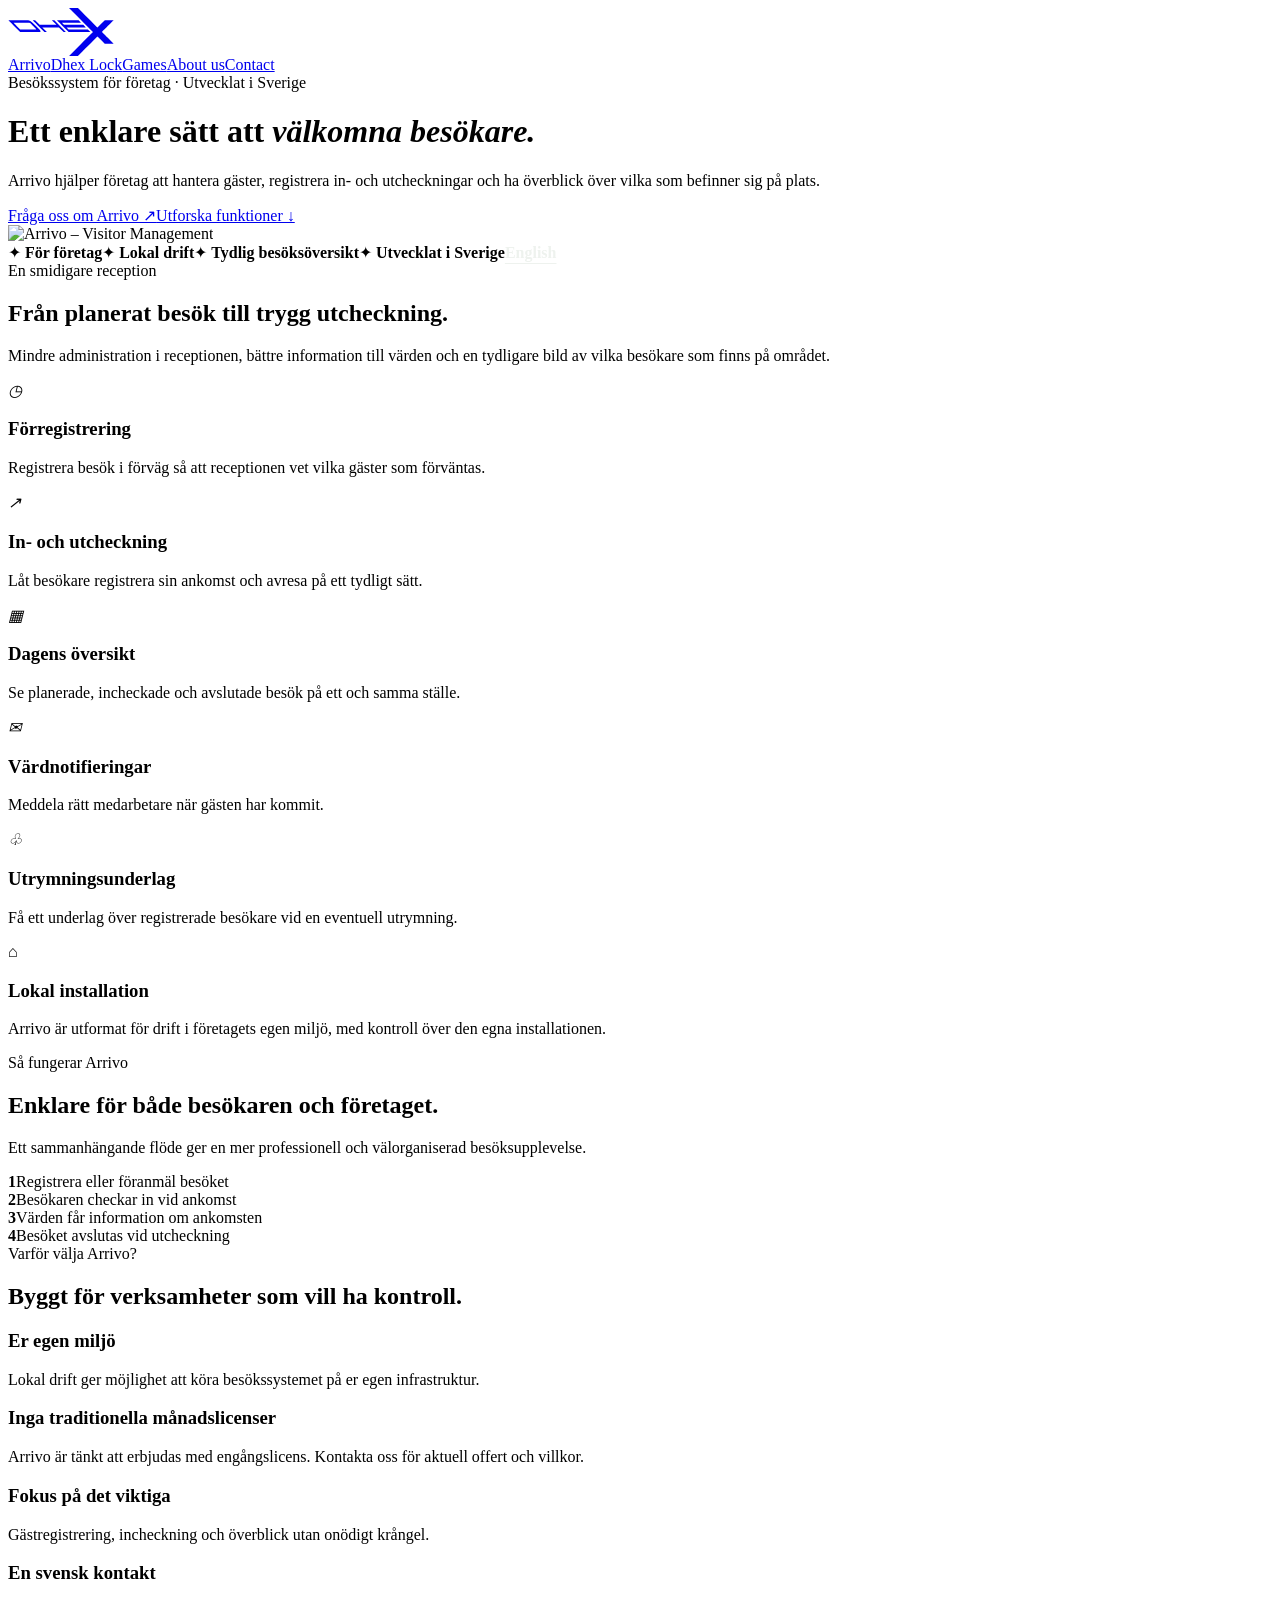
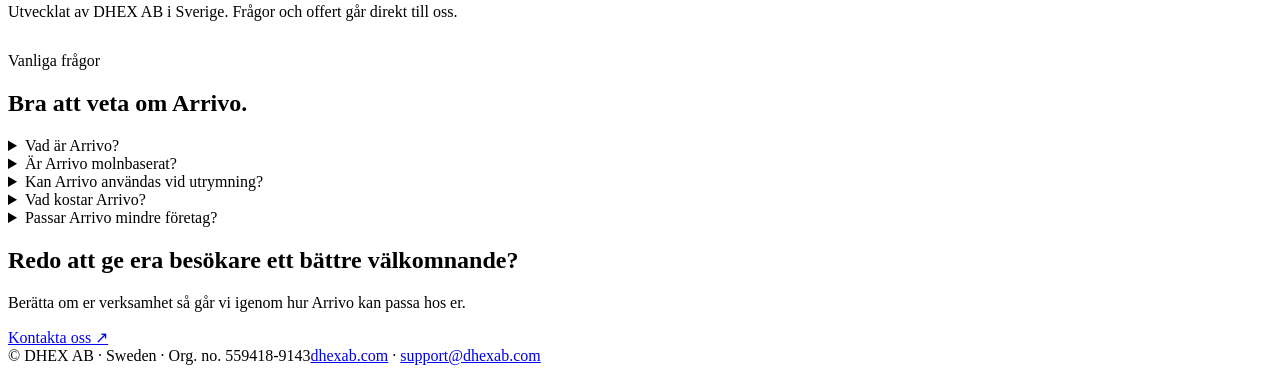
==== commit 94a120c4: "Add files via upload" ====
--- a/index.html
+++ b/index.html
@@ -1,150 +1,10 @@
-<!doctype html>
-<html lang="en">
-<head>
-<meta charset="utf-8">
-<meta name="viewport" content="width=device-width, initial-scale=1">
-<meta name="description" content="DHEX AB develops software, from apps for Android and iOS to custom local solutions.">
-<title>DHEX AB</title>
-<script>
-try {
-  if (localStorage.getItem('dhex-intro-seen')) document.documentElement.classList.add('no-intro');
-  else localStorage.setItem('dhex-intro-seen', '1');
-} catch (e) {}
-</script>
-<link href="https://fonts.googleapis.com/css2?family=Manrope:wght@400;500;600;700;800&amp;display=swap" rel="stylesheet">
-<style>
-body{margin:0}
-a{color:#1F6B4C}a:hover{color:#12352B}
-body{margin:0}
+<!DOCTYPE html>
 
-.bento{display:grid;grid-template-columns:repeat(6,minmax(0,1fr));gap:16px}
-@media (max-width: 760px){.bento{grid-template-columns:minmax(0,1fr)}.bento>*{grid-column:auto !important}}
-
-.dx-l{clip-path:inset(0 100% 0 0);animation:dxWipe .6s cubic-bezier(.65,0,.35,1) forwards}
-.dx-l1{animation-delay:.15s}.dx-l2{animation-delay:.25s}.dx-l3{animation-delay:.35s}
-.dx-qa{clip-path:polygon(-0.19% 0,19.81% 0,127.55% 100%,107.55% 100%)}
-.dx-qb{clip-path:polygon(107.55% 0,127.55% 0,19.81% 100%,-0.19% 100%)}
-.dx-xa{clip-path:polygon(100% 100%,100% 100%,100% 100%);animation:dxA .55s cubic-bezier(.65,0,.35,1) .75s forwards}
-.dx-xb{clip-path:polygon(0 100%,0 100%,0 100%);animation:dxB .55s cubic-bezier(.65,0,.35,1) 1.15s forwards}
-@keyframes dxWipe{to{clip-path:inset(0 0 0 0)}}
-@keyframes dxA{to{clip-path:polygon(100% 100%,-107.7% 100%,100% -92.8%)}}
-@keyframes dxB{to{clip-path:polygon(0 100%,207.7% 100%,0 -92.8%)}}
-.dx-splash{position:fixed;inset:0;z-index:50;display:flex;align-items:center;justify-content:center;pointer-events:none;animation:dxOut .5s ease 2.1s forwards}
-@keyframes dxOut{to{opacity:0;visibility:hidden}}
-.dx-head{opacity:0;animation:dxFade .5s ease 2.15s forwards}
-@keyframes dxFade{to{opacity:1}}
-@media (prefers-reduced-motion: reduce){.dx-splash{display:none}.dx-head{opacity:1;animation:none}.dx-l,.dx-xa,.dx-xb{clip-path:none;animation:none}}
-
-.no-intro .dx-splash{display:none}
-.no-intro .dx-head{opacity:1;animation:none}
-html{scroll-behavior:smooth}
-</style>
-</head>
-<body>
-<div style="background: #E3EAE4; color: #12352B; font-family: Manrope, system-ui, sans-serif; font-size: 17px; line-height: 1.6">
-<div class="dx-splash" aria-hidden="true" style="background: #12352B; color: #FFFFFF"><svg aria-hidden="true" viewBox="0 0 1255 572" style="width: min(52vw, 480px); height: auto"><g fill="currentColor" transform="scale(0.25)"><g class="dx-l dx-l1"><g transform="translate(0.000000,2288.000000) scale(0.100000,-0.100000)"><path d="M15 17031 l-19 -8 17 -10 c10 -5 1279 -1270 2820 -2811 l2803 -2802 4689 2 4690 3 63 24 c95 35 147 67 192 118 l40 46 15 50 c20 68 19 118 -5 213 -29 110 -104 260 -193 384 l-76 105 -1898 1896 -1898 1896 -115 84 c-179 132 -316 228 -370 259 -19 11 -48 29 -65 40 -16 11 -46 29 -65 40 -19 11 -53 32 -75 45 -22 13 -47 27 -55 30 -8 4 -22 11 -30 16 -8 5 -34 18 -56 28 -23 11 -45 24 -48 30 -4 6 -15 11 -25 11 -10 0 -30 9 -44 20 -14 11 -33 20 -42 20 -9 0 -28 9 -42 20 -14 11 -35 20 -45 20 -11 0 -31 9 -45 20 -14 11 -36 20 -48 20 -12 0 -34 9 -48 20 -14 11 -36 20 -49 20 -12 0 -36 9 -53 20 -16 11 -42 20 -57 20 -15 0 -42 9 -60 20 -18 11 -46 20 -61 20 -15 0 -45 9 -67 20 -22 11 -55 20 -74 20 -19 0 -58 9 -86 20 l-51 20 -4722 -1 -4722 0 -20 -8z m9991 -1216 c27 -8 65 -15 84 -15 l35 0 30 -20 c17 -11 41 -20 53 -20 13 0 35 -9 49 -20 14 -11 34 -20 44 -20 10 0 21 -5 25 -11 3 -6 21 -17 38 -25 17 -8 51 -28 76 -44 25 -16 52 -33 60 -37 8 -3 35 -23 60 -43 25 -20 58 -44 73 -54 53 -33 163 -141 1324 -1300 l1161 -1161 51 -79 51 -79 16 -54 16 -55 -7 -36 -7 -35 -28 -27 c-16 -15 -44 -30 -61 -34 -17 -3 -1715 -6 -3773 -6 l-3741 0 -1582 1583 c-871 870 -1583 1588 -1583 1595 l0 12 3743 0 3744 0 49 -15z"></path></g></g><g class="dx-l dx-l2"><g transform="translate(0.000000,2288.000000) scale(0.100000,-0.100000)"><path d="M11580 17021 c0 -11 4 -21 10 -23 5 -1 1269 -1262 2808 -2800 l2798 -2798 586 0 587 0 6 9 5 10 -1101 1099 -1102 1099 7 11 7 12 3962 0 3962 0 1121 -1120 1121 -1120 586 0 586 0 5 9 c3 5 -1259 1272 -2805 2817 l-2810 2809 -589 3 -590 2 2 -17 1 -18 1076 -1070 c591 -588 1075 -1074 1076 -1080 l0 -10 -3970 -3 -3970 -2 -1100 1100 -1100 1100 -588 0 -587 0 0 -19z"></path></g></g><g class="dx-l dx-l3"><g transform="translate(0.000000,2288.000000) scale(0.100000,-0.100000)"><path d="M23140 17021 c0 -11 4 -21 10 -23 5 -1 1269 -1262 2808 -2800 l2798 -2798 5176 0 5177 0 6 10 6 10 -611 610 -611 610 -4592 0 -4592 0 -489 489 -489 489 7 11 7 11 4559 0 4559 0 5 9 c3 4 -261 274 -587 599 l-592 592 -4590 0 -4589 0 -487 483 -486 482 1 15 1 15 4565 5 4565 5 0 10 c-1 6 -266 274 -591 598 l-589 587 -5178 0 -5177 0 0 -19z"></path></g></g><g><g class="dx-qa"><g class="dx-xa"><g transform="translate(0.000000,2288.000000) scale(0.100000,-0.100000)"><path d="M28930 22872 c0 -4 2567 -2574 5705 -5712 3138 -3138 5705 -5712 5705 -5720 0 -8 -2560 -2575 -5689 -5705 l-5689 -5690 -7 -22 -6 -23 2115 0 c1164 0 2116 3 2116 8 0 13 9279 9287 9296 9291 l17 3 1731 -1731 1731 -1731 2105 0 2105 0 12 8 12 8 -2784 2784 c-1532 1532 -2785 2792 -2785 2800 0 16 5546 5572 5568 5578 l12 3 0 30 0 29 -2102 0 -2103 0 -1751 -1751 -1751 -1751 -17 3 c-17 4 -9296 9278 -9296 9291 0 5 -956 8 -2125 8 -1169 0 -2125 -3 -2125 -8z"></path></g></g></g><g class="dx-qb"><g class="dx-xb"><g transform="translate(0.000000,2288.000000) scale(0.100000,-0.100000)"><path d="M28930 22872 c0 -4 2567 -2574 5705 -5712 3138 -3138 5705 -5712 5705 -5720 0 -8 -2560 -2575 -5689 -5705 l-5689 -5690 -7 -22 -6 -23 2115 0 c1164 0 2116 3 2116 8 0 13 9279 9287 9296 9291 l17 3 1731 -1731 1731 -1731 2105 0 2105 0 12 8 12 8 -2784 2784 c-1532 1532 -2785 2792 -2785 2800 0 16 5546 5572 5568 5578 l12 3 0 30 0 29 -2102 0 -2103 0 -1751 -1751 -1751 -1751 -17 3 c-17 4 -9296 9278 -9296 9291 0 5 -956 8 -2125 8 -1169 0 -2125 -3 -2125 -8z"></path></g></g></g></g></g></svg></div>
-<div style="background: #12352B; color: #EEF2EE; border-radius: 0 0 40px 40px">
-<header class="dx-head" style="max-width: 1200px; margin: 0 auto; padding: 20px 24px; display: flex; flex-wrap: wrap; gap: 12px 32px; align-items: center; justify-content: space-between">
-<a href="#top" aria-label="DHEX AB, home" style="display: inline-flex; align-items: center; min-height: 44px; color: #FFFFFF"><svg aria-hidden="true" width="106" height="48" viewBox="0 0 1255 572" style="display: block"><g fill="currentColor" transform="scale(0.25)"><g transform="translate(0.000000,2288.000000) scale(0.100000,-0.100000)"><path d="M15 17031 l-19 -8 17 -10 c10 -5 1279 -1270 2820 -2811 l2803 -2802 4689 2 4690 3 63 24 c95 35 147 67 192 118 l40 46 15 50 c20 68 19 118 -5 213 -29 110 -104 260 -193 384 l-76 105 -1898 1896 -1898 1896 -115 84 c-179 132 -316 228 -370 259 -19 11 -48 29 -65 40 -16 11 -46 29 -65 40 -19 11 -53 32 -75 45 -22 13 -47 27 -55 30 -8 4 -22 11 -30 16 -8 5 -34 18 -56 28 -23 11 -45 24 -48 30 -4 6 -15 11 -25 11 -10 0 -30 9 -44 20 -14 11 -33 20 -42 20 -9 0 -28 9 -42 20 -14 11 -35 20 -45 20 -11 0 -31 9 -45 20 -14 11 -36 20 -48 20 -12 0 -34 9 -48 20 -14 11 -36 20 -49 20 -12 0 -36 9 -53 20 -16 11 -42 20 -57 20 -15 0 -42 9 -60 20 -18 11 -46 20 -61 20 -15 0 -45 9 -67 20 -22 11 -55 20 -74 20 -19 0 -58 9 -86 20 l-51 20 -4722 -1 -4722 0 -20 -8z m9991 -1216 c27 -8 65 -15 84 -15 l35 0 30 -20 c17 -11 41 -20 53 -20 13 0 35 -9 49 -20 14 -11 34 -20 44 -20 10 0 21 -5 25 -11 3 -6 21 -17 38 -25 17 -8 51 -28 76 -44 25 -16 52 -33 60 -37 8 -3 35 -23 60 -43 25 -20 58 -44 73 -54 53 -33 163 -141 1324 -1300 l1161 -1161 51 -79 51 -79 16 -54 16 -55 -7 -36 -7 -35 -28 -27 c-16 -15 -44 -30 -61 -34 -17 -3 -1715 -6 -3773 -6 l-3741 0 -1582 1583 c-871 870 -1583 1588 -1583 1595 l0 12 3743 0 3744 0 49 -15z"></path></g><g transform="translate(0.000000,2288.000000) scale(0.100000,-0.100000)"><path d="M11580 17021 c0 -11 4 -21 10 -23 5 -1 1269 -1262 2808 -2800 l2798 -2798 586 0 587 0 6 9 5 10 -1101 1099 -1102 1099 7 11 7 12 3962 0 3962 0 1121 -1120 1121 -1120 586 0 586 0 5 9 c3 5 -1259 1272 -2805 2817 l-2810 2809 -589 3 -590 2 2 -17 1 -18 1076 -1070 c591 -588 1075 -1074 1076 -1080 l0 -10 -3970 -3 -3970 -2 -1100 1100 -1100 1100 -588 0 -587 0 0 -19z"></path></g><g transform="translate(0.000000,2288.000000) scale(0.100000,-0.100000)"><path d="M23140 17021 c0 -11 4 -21 10 -23 5 -1 1269 -1262 2808 -2800 l2798 -2798 5176 0 5177 0 6 10 6 10 -611 610 -611 610 -4592 0 -4592 0 -489 489 -489 489 7 11 7 11 4559 0 4559 0 5 9 c3 4 -261 274 -587 599 l-592 592 -4590 0 -4589 0 -487 483 -486 482 1 15 1 15 4565 5 4565 5 0 10 c-1 6 -266 274 -591 598 l-589 587 -5178 0 -5177 0 0 -19z"></path></g><g transform="translate(0.000000,2288.000000) scale(0.100000,-0.100000)"><path d="M28930 22872 c0 -4 2567 -2574 5705 -5712 3138 -3138 5705 -5712 5705 -5720 0 -8 -2560 -2575 -5689 -5705 l-5689 -5690 -7 -22 -6 -23 2115 0 c1164 0 2116 3 2116 8 0 13 9279 9287 9296 9291 l17 3 1731 -1731 1731 -1731 2105 0 2105 0 12 8 12 8 -2784 2784 c-1532 1532 -2785 2792 -2785 2800 0 16 5546 5572 5568 5578 l12 3 0 30 0 29 -2102 0 -2103 0 -1751 -1751 -1751 -1751 -17 3 c-17 4 -9296 9278 -9296 9291 0 5 -956 8 -2125 8 -1169 0 -2125 -3 -2125 -8z"></path></g></g></svg></a>
-<nav aria-label="Main" style="display: flex; flex-wrap: wrap; gap: 6px; align-items: center; font-size: 15px; font-weight: 600; background: rgba(255,255,255,0.08); padding: 6px; border-radius: 999px">
-<a href="#business" style="text-decoration: none; color: #EEF2EE; padding: 10px 16px; border-radius: 999px">Arrivo</a>
-<a href="#dhex-lock" style="text-decoration: none; color: #EEF2EE; padding: 10px 16px; border-radius: 999px">Dhex Lock</a>
-<a href="#games" style="text-decoration: none; color: #EEF2EE; padding: 10px 16px; border-radius: 999px">Games</a>
-<a href="#about" style="text-decoration: none; color: #EEF2EE; padding: 10px 16px; border-radius: 999px">About us</a>
-<a href="#contact" style="text-decoration: none; background: #EEF2EE; color: #12352B; padding: 10px 18px; border-radius: 999px">Contact</a>
-</nav>
-</header>
-<section id="top" style="max-width: 1200px; margin: 0 auto; padding: 96px 24px 72px; box-sizing: border-box; display: flex; flex-direction: column; gap: 32px">
-<span style="align-self: flex-start; font-size: 14px; font-weight: 700; padding: 6px 14px; border-radius: 999px; background: #8BD3A8; color: #12352B">Software studio · Sweden · since 2023</span>
-<h1 style="margin: 0; font-weight: 800; font-size: clamp(44px, 7.4vw, 104px); line-height: 0.98; letter-spacing: -0.045em; max-width: 13ch">Software built around what you need.</h1>
-<div style="display: flex; flex-wrap: wrap; gap: 32px; align-items: flex-end; justify-content: space-between">
-<p style="margin: 0; font-size: 20px; color: #C9D8CF; max-width: 540px">From apps for Android and iOS to custom local solutions built around what our clients need.</p>
-<div style="display: flex; flex-wrap: wrap; gap: 12px">
-<a href="#contact" style="background: #EEF2EE; color: #12352B; padding: 16px 28px; border-radius: 999px; font-weight: 700; text-decoration: none">Get in touch</a>
-<a href="#apps" style="border: 1px solid #4D7A6B; color: #EEF2EE; padding: 16px 28px; border-radius: 999px; font-weight: 700; text-decoration: none">Our products</a>
-</div>
-</div>
-<dl style="margin: 40px 0 0; padding-top: 28px; border-top: 1px solid #2C5446; display: grid; grid-template-columns: repeat(auto-fit, minmax(180px, 1fr)); gap: 24px">
-<div><dt style="font-size: 13px; color: #A9C2B5">Founded</dt><dd style="margin: 2px 0 0; font-size: 20px; font-weight: 700">2023</dd></div>
-<div><dt style="font-size: 13px; color: #A9C2B5">Based in</dt><dd style="margin: 2px 0 0; font-size: 20px; font-weight: 700">Sweden</dd></div>
-<div><dt style="font-size: 13px; color: #A9C2B5">Business software</dt><dd style="margin: 2px 0 0; font-size: 20px; font-weight: 700">Arrivo · Dhex Lock</dd></div>
-<div><dt style="font-size: 13px; color: #A9C2B5">Games</dt><dd style="margin: 2px 0 0; font-size: 20px; font-weight: 700">Cookie Blaster</dd></div>
-</dl>
-</section>
-</div>
-
-<main style="max-width: 1200px; margin: 0 auto; padding: 64px 24px 24px; box-sizing: border-box; display: flex; flex-direction: column; gap: 16px">
-<div id="apps" style="display: flex; flex-direction: column; gap: 16px">
-<section id="business" style="background: #12352B; color: #EEF2EE; border-radius: 24px; padding: 48px; display: flex; flex-wrap: wrap; gap: 40px; align-items: center">
-<div style="flex: 1 1 420px; min-width: 0; display: flex; flex-direction: column; gap: 20px">
-<span style="align-self: flex-start; font-size: 14px; font-weight: 700; padding: 6px 12px; border-radius: 999px; background: #8BD3A8; color: #12352B">For business</span>
-<h2 style="margin: 0; font-weight: 800; font-size: 64px; letter-spacing: -0.035em; line-height: 1">Arrivo</h2>
-<p style="margin: 0; font-size: 20px; line-height: 1.55; color: #C9D8CF; max-width: 520px">Guest management for companies. Arrivo gives your reception a clear overview of every visitor, from the moment they are expected until they leave.</p>
-<a href="mailto:support@dhexab.com" style="align-self: flex-start; background: #EEF2EE; color: #12352B; padding: 15px 26px; border-radius: 999px; font-weight: 700; text-decoration: none; margin-top: 4px">Ask about Arrivo</a>
-</div>
-<div style="flex: 1 1 360px; min-width: 0; display: flex; flex-direction: column; gap: 12px">
-<div style="background: #1C4A3C; border-radius: 18px; padding: 22px 24px; display: flex; flex-direction: column; gap: 4px"><h3 style="margin: 0; font-size: 19px; font-weight: 700; color: #FFFFFF">Visitor registration</h3><p style="margin: 0; font-size: 16px; color: #C9D8CF">Register guests in advance or when they arrive.</p></div>
-<div style="background: #1C4A3C; border-radius: 18px; padding: 22px 24px; display: flex; flex-direction: column; gap: 4px"><h3 style="margin: 0; font-size: 19px; font-weight: 700; color: #FFFFFF">Check-in and check-out</h3><p style="margin: 0; font-size: 16px; color: #C9D8CF">Always know who is on site.</p></div>
-<div style="background: #1C4A3C; border-radius: 18px; padding: 22px 24px; display: flex; flex-direction: column; gap: 4px"><h3 style="margin: 0; font-size: 19px; font-weight: 700; color: #FFFFFF">Daily overview</h3><p style="margin: 0; font-size: 16px; color: #C9D8CF">See today’s expected and current visitors at a glance.</p></div>
-</div>
-</section>
-
-<section id="dhex-lock" style="background: #FFFFFF; color: #12352B; border-radius: 24px; padding: 36px; display: flex; flex-wrap: wrap; gap: 32px; align-items: center">
-<img src="dhex-lock/icon.png" alt="Dhex Lock app icon" width="128" height="128" style="flex: none; border-radius: 28px; display: block; box-shadow: 0 0 0 1px #CFDBD2">
-<div style="flex: 1 1 360px; min-width: 0; display: flex; flex-direction: column; gap: 12px">
-<span style="align-self: flex-start; font-size: 14px; font-weight: 700; padding: 6px 12px; border-radius: 999px; background: #8BD3A8; color: #12352B">For business · Android</span>
-<h3 style="margin: 0; font-size: 30px; font-weight: 800; letter-spacing: -0.02em">Dhex Lock</h3>
-<p style="margin: 0; font-size: 18px">Kiosk mode for Android. Turns a tablet or phone into a locked kiosk that shows a web page, one app or a media loop, around the clock.</p>
-<ul style="margin: 0; padding: 0; list-style: none; display: flex; flex-wrap: wrap; gap: 8px"><li style="font-size: 14px; font-weight: 600; padding: 6px 12px; border-radius: 999px; background: #E3EAE4">No account</li><li style="font-size: 14px; font-weight: 600; padding: 6px 12px; border-radius: 999px; background: #E3EAE4">No time limit</li><li style="font-size: 14px; font-weight: 600; padding: 6px 12px; border-radius: 999px; background: #E3EAE4">Local API</li></ul>
-</div>
-<div style="display: flex; flex-direction: column; gap: 4px; align-self: flex-end">
-<a href="dhex-lock/" style="color: #12352B; font-weight: 700; padding: 8px 0">Setup guide</a>
-<a href="dhex-lock/api/" style="color: #12352B; font-weight: 600; padding: 8px 0">API</a>
-<a href="dhex-lock/privacy/" style="color: #12352B; font-weight: 600; padding: 8px 0">Privacy policy</a>
-</div>
-</section>
-
-<section id="games" style="display: flex; flex-direction: column; gap: 16px; padding-top: 48px">
-<div style="display: flex; flex-wrap: wrap; gap: 8px 24px; align-items: baseline; justify-content: space-between; padding: 0 8px">
-<h2 style="margin: 0; font-weight: 800; font-size: 40px; letter-spacing: -0.03em">Games</h2>
-<p style="margin: 0; color: #4D6B61">Our mobile game for Android and iOS.</p>
-</div>
-<article style="background: #FCE7C8; color: #3B2414; border-radius: 24px; padding: 36px; display: flex; flex-wrap: wrap; gap: 32px; align-items: center">
-<img src="cookie-blaster/icon.png" alt="Cookie Blaster app icon" width="128" height="128" style="flex: none; border-radius: 28px; display: block">
-<div style="flex: 1 1 360px; min-width: 0; display: flex; flex-direction: column; gap: 12px">
-<h3 style="margin: 0; font-size: 30px; font-weight: 800; letter-spacing: -0.02em">Cookie Blaster</h3>
-<p style="margin: 0; font-size: 18px">A cookie-themed block puzzle game for kids, for Android and iOS.</p>
-<ul style="margin: 0; padding: 0; list-style: none; display: flex; flex-wrap: wrap; gap: 8px"><li style="font-size: 14px; font-weight: 600; padding: 6px 12px; border-radius: 999px; background: #FFFFFF">Works offline</li><li style="font-size: 14px; font-weight: 600; padding: 6px 12px; border-radius: 999px; background: #FFFFFF">No accounts</li><li style="font-size: 14px; font-weight: 600; padding: 6px 12px; border-radius: 999px; background: #FFFFFF">No in-app purchases</li></ul>
-</div>
-<a href="cookie-blaster/privacy/" style="color: #3B2414; font-weight: 600; padding: 10px 0; align-self: flex-end">Privacy policy</a>
-</article>
-</section>
-</div>
-
-<div class="bento" style="padding-top: 48px">
-<section id="services" style="grid-column: span 2; background: #FFFFFF; border-radius: 24px; padding: 32px; display: flex; flex-direction: column; gap: 14px">
-<h2 style="margin: 0; font-size: 14px; font-weight: 700; text-transform: uppercase; letter-spacing: 0.08em; color: #4D6B61">What we do</h2>
-<p style="margin: 0; font-weight: 700; font-size: 19px">Business software</p>
-<p style="margin: 0; font-weight: 700; font-size: 19px">Mobile apps</p>
-<p style="margin: 0; font-weight: 700; font-size: 19px">Staffing</p>
-</section>
-<section id="about" style="grid-column: span 4; background: #FFFFFF; border-radius: 24px; padding: 40px; display: flex; flex-direction: column; gap: 16px">
-<h2 style="margin: 0; font-weight: 800; font-size: 34px; letter-spacing: -0.03em">About us</h2>
-<p style="margin: 0; font-size: 20px; line-height: 1.5">DHEX AB is a Swedish company founded in 2023. Since then, we have worked in both staffing and software development, with one goal: solving our clients’ problems for real.</p>
-</section>
-</div>
-</main>
-
-<section id="contact" style="max-width: 1200px; margin: 48px auto 0; padding: 0 24px; box-sizing: border-box">
-<div style="background: #1F6B4C; color: #FFFFFF; border-radius: 32px; padding: 64px 48px; display: flex; flex-wrap: wrap; gap: 32px; align-items: center; justify-content: space-between">
-<h2 style="margin: 0; font-weight: 800; font-size: clamp(32px, 4.4vw, 52px); letter-spacing: -0.03em; line-height: 1.08; max-width: 16ch">Get in touch to see what we can offer.</h2>
-<a href="mailto:support@dhexab.com" style="background: #FFFFFF; color: #12352B; padding: 18px 30px; border-radius: 999px; font-weight: 800; font-size: 19px; text-decoration: none">support@dhexab.com</a>
-</div>
-</section>
-<footer style="max-width: 1200px; margin: 0 auto; display: flex; flex-wrap: wrap; gap: 8px 32px; justify-content: space-between; padding: 24px 32px 32px; font-size: 14px; color: #4D6B61; box-sizing: border-box">
-<span>© DHEX AB · Sweden</span>
-<span>Org. no. 559418-9143</span>
-</footer>
-</div>
-</body>
-</html>
+<html lang="sv"><head><meta charset="utf-8"/><meta content="width=device-width, initial-scale=1" name="viewport"/><title>Arrivo – Besökssystem och gästhantering för företag | DHEX AB</title><meta content="Arrivo är ett svenskt besökssystem för företag med gästregistrering, incheckning, värdnotifiering, utrymningsunderlag och lokal drift." name="description"/><meta content="index,follow" name="robots"/><link href="https://dhexab.com/arrivo/" rel="canonical"/><link href="https://dhexab.com/arrivo/" hreflang="sv" rel="alternate"/><link href="https://dhexab.com/arrivo/en/" hreflang="en" rel="alternate"/><link href="https://dhexab.com/arrivo/" hreflang="x-default" rel="alternate"/><meta content="website" property="og:type"/><meta content="Arrivo – Besökssystem och gästhantering för företag | DHEX AB" property="og:title"/><meta content="Arrivo är ett svenskt besökssystem för företag med gästregistrering, incheckning, värdnotifiering, utrymningsunderlag och lokal drift." property="og:description"/><meta content="https://dhexab.com/arrivo/" property="og:url"/><meta content="https://dhexab.com/arrivo/assets/arrivo-logo.png" property="og:image"/><meta content="#12352B" name="theme-color"/><link href="assets/arrivo-icon-32.png" rel="icon" sizes="32x32"/><link href="assets/apple-touch-icon.png" rel="apple-touch-icon"/><link href="assets/style.css" rel="stylesheet"/><script type="application/ld+json">{"@context": "https://schema.org", "@type": "SoftwareApplication", "name": "Arrivo", "applicationCategory": "BusinessApplication", "operatingSystem": "Web browser; self-hosted", "description": "Arrivo är ett svenskt besökssystem för företag med gästregistrering, incheckning, värdnotifiering, utrymningsunderlag och lokal drift.", "url": "https://dhexab.com/arrivo/", "publisher": {"@type": "Organization", "name": "DHEX AB", "url": "https://dhexab.com/"}}</script><link href="https://fonts.googleapis.com/css2?family=Manrope:wght@400;500;600;700;800&amp;display=swap" rel="stylesheet"/></head>
+<body><div class="top"><div class="container"><header class="nav"><a aria-label="DHEX AB – startsida" class="brand dhex-brand" href="https://dhexab.com/"><svg aria-hidden="true" height="48" style="display: block" viewbox="0 0 1255 572" width="106"><g fill="currentColor" transform="scale(0.25)"><g transform="translate(0.000000,2288.000000) scale(0.100000,-0.100000)"><path d="M15 17031 l-19 -8 17 -10 c10 -5 1279 -1270 2820 -2811 l2803 -2802 4689 2 4690 3 63 24 c95 35 147 67 192 118 l40 46 15 50 c20 68 19 118 -5 213 -29 110 -104 260 -193 384 l-76 105 -1898 1896 -1898 1896 -115 84 c-179 132 -316 228 -370 259 -19 11 -48 29 -65 40 -16 11 -46 29 -65 40 -19 11 -53 32 -75 45 -22 13 -47 27 -55 30 -8 4 -22 11 -30 16 -8 5 -34 18 -56 28 -23 11 -45 24 -48 30 -4 6 -15 11 -25 11 -10 0 -30 9 -44 20 -14 11 -33 20 -42 20 -9 0 -28 9 -42 20 -14 11 -35 20 -45 20 -11 0 -31 9 -45 20 -14 11 -36 20 -48 20 -12 0 -34 9 -48 20 -14 11 -36 20 -49 20 -12 0 -36 9 -53 20 -16 11 -42 20 -57 20 -15 0 -42 9 -60 20 -18 11 -46 20 -61 20 -15 0 -45 9 -67 20 -22 11 -55 20 -74 20 -19 0 -58 9 -86 20 l-51 20 -4722 -1 -4722 0 -20 -8z m9991 -1216 c27 -8 65 -15 84 -15 l35 0 30 -20 c17 -11 41 -20 53 -20 13 0 35 -9 49 -20 14 -11 34 -20 44 -20 10 0 21 -5 25 -11 3 -6 21 -17 38 -25 17 -8 51 -28 76 -44 25 -16 52 -33 60 -37 8 -3 35 -23 60 -43 25 -20 58 -44 73 -54 53 -33 163 -141 1324 -1300 l1161 -1161 51 -79 51 -79 16 -54 16 -55 -7 -36 -7 -35 -28 -27 c-16 -15 -44 -30 -61 -34 -17 -3 -1715 -6 -3773 -6 l-3741 0 -1582 1583 c-871 870 -1583 1588 -1583 1595 l0 12 3743 0 3744 0 49 -15z"></path></g><g transform="translate(0.000000,2288.000000) scale(0.100000,-0.100000)"><path d="M11580 17021 c0 -11 4 -21 10 -23 5 -1 1269 -1262 2808 -2800 l2798 -2798 586 0 587 0 6 9 5 10 -1101 1099 -1102 1099 7 11 7 12 3962 0 3962 0 1121 -1120 1121 -1120 586 0 586 0 5 9 c3 5 -1259 1272 -2805 2817 l-2810 2809 -589 3 -590 2 2 -17 1 -18 1076 -1070 c591 -588 1075 -1074 1076 -1080 l0 -10 -3970 -3 -3970 -2 -1100 1100 -1100 1100 -588 0 -587 0 0 -19z"></path></g><g transform="translate(0.000000,2288.000000) scale(0.100000,-0.100000)"><path d="M23140 17021 c0 -11 4 -21 10 -23 5 -1 1269 -1262 2808 -2800 l2798 -2798 5176 0 5177 0 6 10 6 10 -611 610 -611 610 -4592 0 -4592 0 -489 489 -489 489 7 11 7 11 4559 0 4559 0 5 9 c3 4 -261 274 -587 599 l-592 592 -4590 0 -4589 0 -487 483 -486 482 1 15 1 15 4565 5 4565 5 0 10 c-1 6 -266 274 -591 598 l-589 587 -5178 0 -5177 0 0 -19z"></path></g><g transform="translate(0.000000,2288.000000) scale(0.100000,-0.100000)"><path d="M28930 22872 c0 -4 2567 -2574 5705 -5712 3138 -3138 5705 -5712 5705 -5720 0 -8 -2560 -2575 -5689 -5705 l-5689 -5690 -7 -22 -6 -23 2115 0 c1164 0 2116 3 2116 8 0 13 9279 9287 9296 9291 l17 3 1731 -1731 1731 -1731 2105 0 2105 0 12 8 12 8 -2784 2784 c-1532 1532 -2785 2792 -2785 2800 0 16 5546 5572 5568 5578 l12 3 0 30 0 29 -2102 0 -2103 0 -1751 -1751 -1751 -1751 -17 3 c-17 4 -9296 9278 -9296 9291 0 5 -956 8 -2125 8 -1169 0 -2125 -3 -2125 -8z"></path></g></g></svg></a><nav aria-label="Huvudmeny" class="navlinks"><a href="/arrivo/">Arrivo</a><a href="/#dhex-lock">Dhex Lock</a><a href="/#games">Games</a><a href="/#about">About us</a><a class="active" href="/#contact">Contact</a></nav></header><main><div class="hero"><div><span class="eyebrow">Besökssystem för företag · Utvecklat i Sverige</span><h1>Ett enklare sätt att <em>välkomna besökare.</em></h1><p class="lead">Arrivo hjälper företag att hantera gäster, registrera in- och utcheckningar och ha överblick över vilka som befinner sig på plats.</p><div class="actions"><a class="btn main" href="mailto:support@dhexab.com?subject=Arrivo%20-%20information">Fråga oss om Arrivo ↗</a><a class="btn ghost" href="#features">Utforska funktioner ↓</a></div></div><div class="brandpanel"><img alt="Arrivo – Visitor Management" height="250" src="assets/arrivo-logo.png" width="658"/></div></div><div class="trust"><span>✦ <strong>För företag</strong></span><span>✦ <strong>Lokal drift</strong></span><span>✦ <strong>Tydlig besöksöversikt</strong></span><span>✦ <strong>Utvecklat i Sverige</strong></span><a href="en/" style="color:#EEF2EE;font-weight:700;text-underline-offset:5px">English</a></div></main></div></div>
+<section id="features"><div class="container"><div class="sectiontop"><span class="kicker">En smidigare reception</span><h2>Från planerat besök till trygg utcheckning.</h2><p>Mindre administration i receptionen, bättre information till värden och en tydligare bild av vilka besökare som finns på området.</p></div><div class="features"><article class="feature"><i aria-hidden="true">◷</i><h3>Förregistrering</h3><p>Registrera besök i förväg så att receptionen vet vilka gäster som förväntas.</p></article><article class="feature"><i aria-hidden="true">↗</i><h3>In- och utcheckning</h3><p>Låt besökare registrera sin ankomst och avresa på ett tydligt sätt.</p></article><article class="feature"><i aria-hidden="true">▦</i><h3>Dagens översikt</h3><p>Se planerade, incheckade och avslutade besök på ett och samma ställe.</p></article><article class="feature"><i aria-hidden="true">✉</i><h3>Värdnotifieringar</h3><p>Meddela rätt medarbetare när gästen har kommit.</p></article><article class="feature"><i aria-hidden="true">♧</i><h3>Utrymningsunderlag</h3><p>Få ett underlag över registrerade besökare vid en eventuell utrymning.</p></article><article class="feature"><i aria-hidden="true">⌂</i><h3>Lokal installation</h3><p>Arrivo är utformat för drift i företagets egen miljö, med kontroll över den egna installationen.</p></article></div></div></section>
+<section class="dark"><div class="container split"><div><span class="kicker">Så fungerar Arrivo</span><div class="sectiontop" style="margin:0"><h2>Enklare för både besökaren och företaget.</h2><p class="copy">Ett sammanhängande flöde ger en mer professionell och välorganiserad besöksupplevelse.</p></div></div><div class="diagram"><div class="step"><b>1</b><span>Registrera eller föranmäl besöket</span></div><div class="step"><b>2</b><span>Besökaren checkar in vid ankomst</span></div><div class="step"><b>3</b><span>Värden får information om ankomsten</span></div><div class="step"><b>4</b><span>Besöket avslutas vid utcheckning</span></div></div></div></section>
+<section id="why"><div class="container"><div class="sectiontop"><span class="kicker">Varför välja Arrivo?</span><h2>Byggt för verksamheter som vill ha kontroll.</h2></div><div class="reasons"><article class="reason"><h3>Er egen miljö</h3><p>Lokal drift ger möjlighet att köra besökssystemet på er egen infrastruktur.</p></article><article class="reason"><h3>Inga traditionella månadslicenser</h3><p>Arrivo är tänkt att erbjudas med engångslicens. Kontakta oss för aktuell offert och villkor.</p></article><article class="reason"><h3>Fokus på det viktiga</h3><p>Gästregistrering, incheckning och överblick utan onödigt krångel.</p></article><article class="reason"><h3>En svensk kontakt</h3><p>Utvecklat av DHEX AB i Sverige. Frågor och offert går direkt till oss.</p></article></div></div></section>
+<section id="faq" style="padding-top:15px"><div class="container"><div class="sectiontop"><span class="kicker">Vanliga frågor</span><h2>Bra att veta om Arrivo.</h2></div><div class="faq"><details><summary>Vad är Arrivo?</summary><p>Arrivo är ett digitalt besökssystem för företag som vill hålla ordning på sina gäster, in- och utcheckningar och besöksöversikt.</p></details><details><summary>Är Arrivo molnbaserat?</summary><p>Arrivo är utvecklat för lokal drift på egen utrustning. Kontakta oss för detaljer om installation och tekniska krav.</p></details><details><summary>Kan Arrivo användas vid utrymning?</summary><p>Systemet har stöd för underlag över registrerade besökare. Anpassade utrymningsfunktioner och eventuella integrationer diskuteras utifrån er installation.</p></details><details><summary>Vad kostar Arrivo?</summary><p>Arrivo är planerat för engångslicens snarare än en traditionell löpande licensavgift. Kontakta DHEX AB för pris och vad som ingår.</p></details><details><summary>Passar Arrivo mindre företag?</summary><p>Ja, Arrivo riktar sig till företag som vill ha en enkel och tydlig hantering av sina besökare. Vi hjälper er bedöma om lösningen passar era behov.</p></details></div></div></section>
+<section><div class="container"><div class="cta"><div><h2>Redo att ge era besökare ett bättre välkomnande?</h2><p>Berätta om er verksamhet så går vi igenom hur Arrivo kan passa hos er.</p></div><a class="btn main" href="mailto:support@dhexab.com?subject=Arrivo%20-%20offert">Kontakta oss ↗</a></div><footer class="footer"><span>© DHEX AB · Sweden · Org. no. 559418-9143</span><span><a href="https://dhexab.com/">dhexab.com</a> · <a href="mailto:support@dhexab.com">support@dhexab.com</a></span></footer></div></section>
+</body></html>
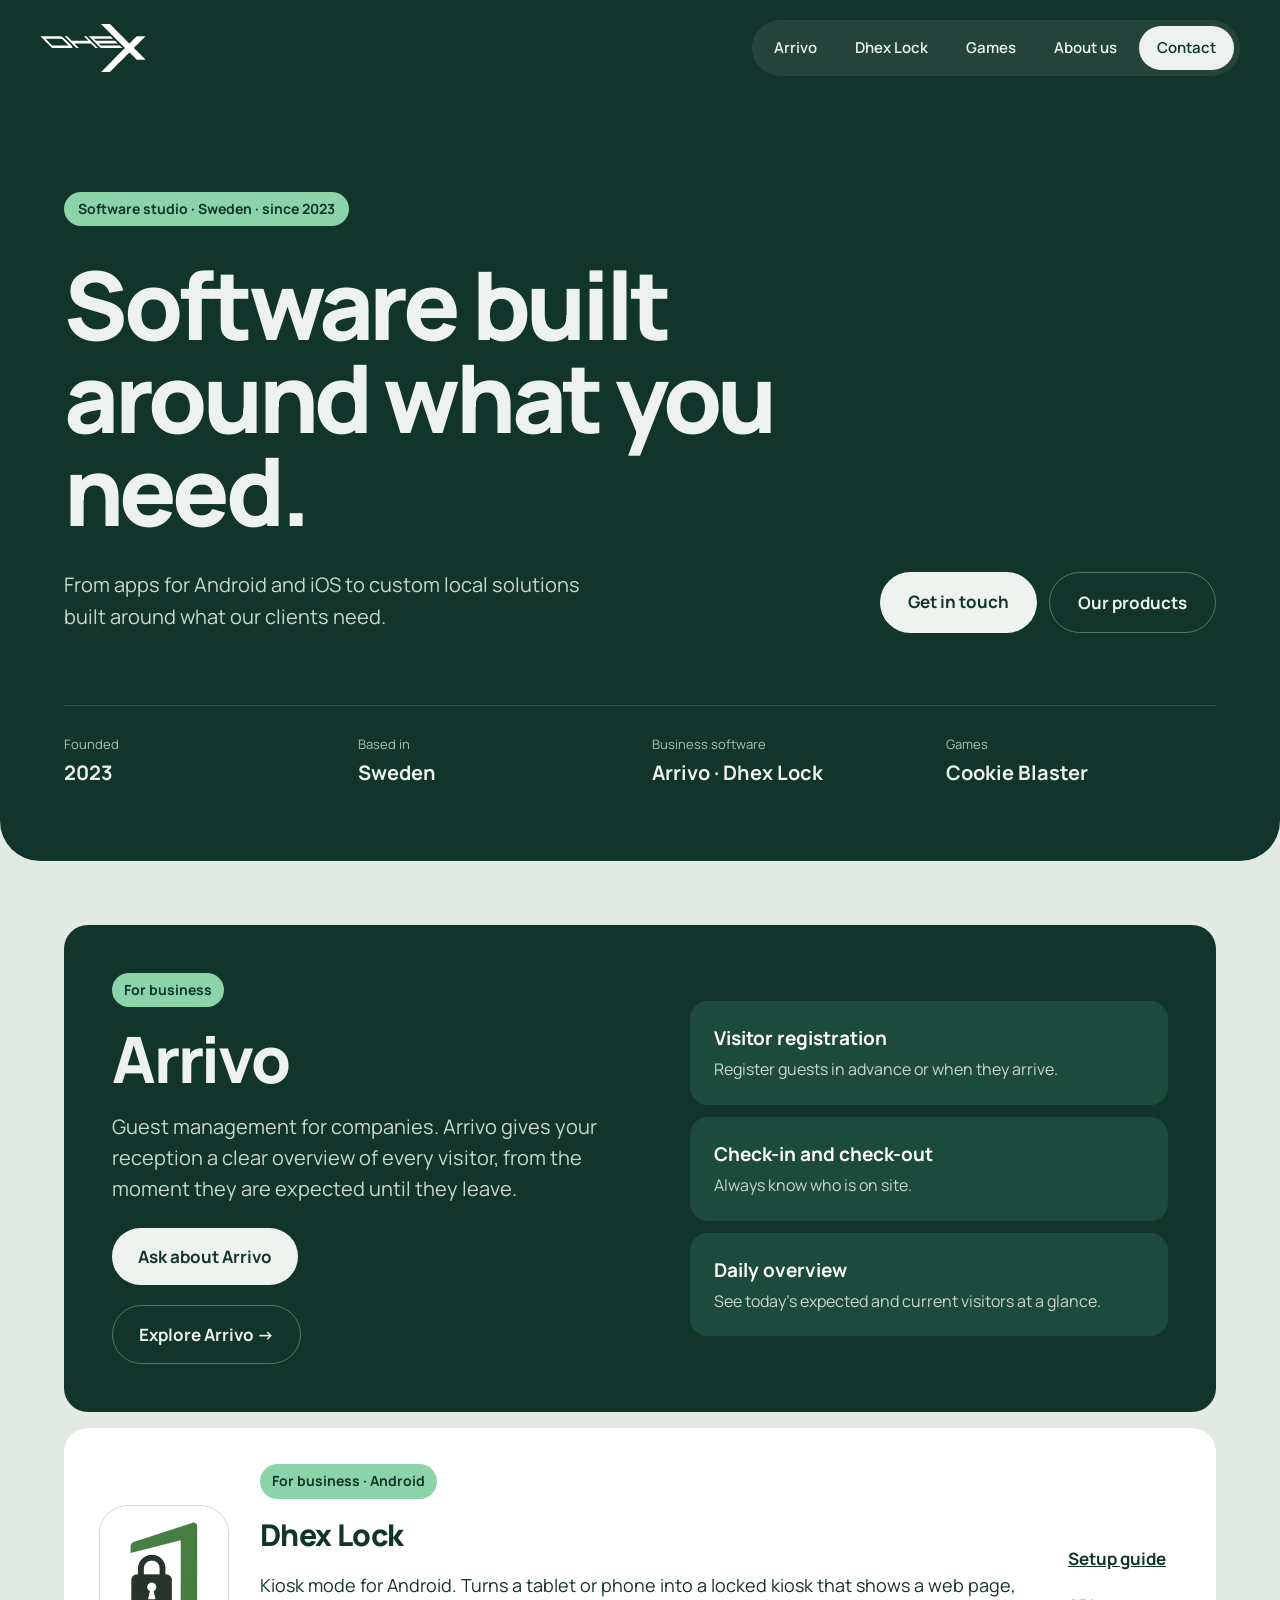
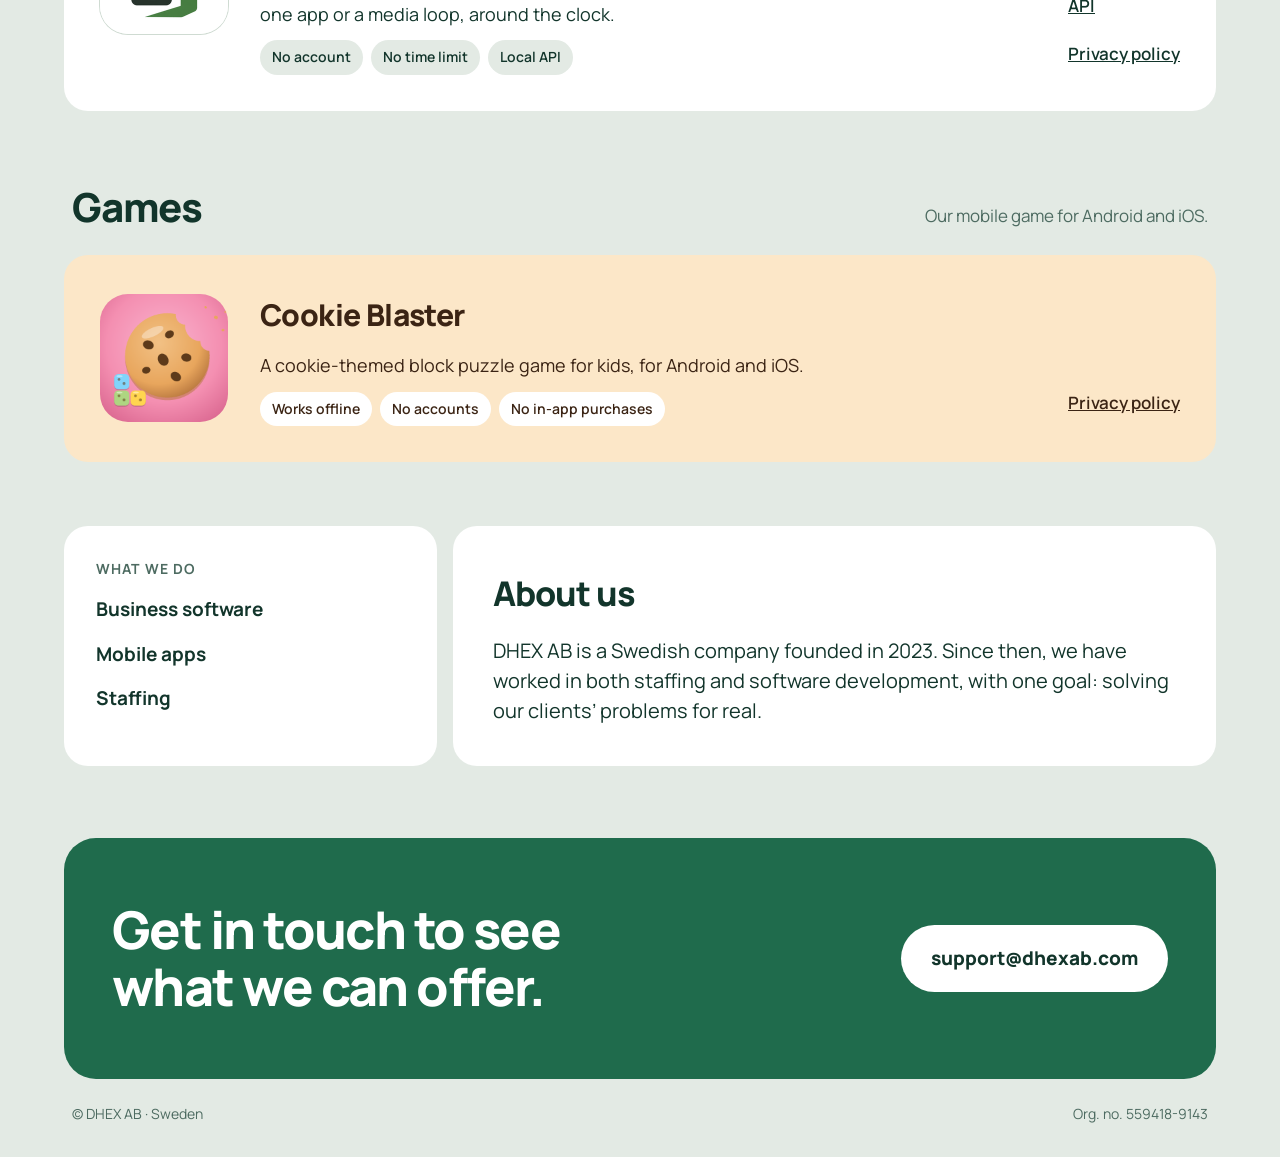
==== commit 53d576fd: "Add files via upload" ====
--- a/index.html
+++ b/index.html
@@ -1,10 +1,151 @@
-<!DOCTYPE html>
+<!doctype html>
+<html lang="en">
+<head>
+<meta charset="utf-8">
+<meta name="viewport" content="width=device-width, initial-scale=1">
+<meta name="description" content="DHEX AB develops software, from apps for Android and iOS to custom local solutions.">
+<title>DHEX AB</title>
+<script>
+try {
+  if (localStorage.getItem('dhex-intro-seen')) document.documentElement.classList.add('no-intro');
+  else localStorage.setItem('dhex-intro-seen', '1');
+} catch (e) {}
+</script>
+<link href="https://fonts.googleapis.com/css2?family=Manrope:wght@400;500;600;700;800&amp;display=swap" rel="stylesheet">
+<style>
+body{margin:0}
+a{color:#1F6B4C}a:hover{color:#12352B}
+body{margin:0}
 
-<html lang="sv"><head><meta charset="utf-8"/><meta content="width=device-width, initial-scale=1" name="viewport"/><title>Arrivo – Besökssystem och gästhantering för företag | DHEX AB</title><meta content="Arrivo är ett svenskt besökssystem för företag med gästregistrering, incheckning, värdnotifiering, utrymningsunderlag och lokal drift." name="description"/><meta content="index,follow" name="robots"/><link href="https://dhexab.com/arrivo/" rel="canonical"/><link href="https://dhexab.com/arrivo/" hreflang="sv" rel="alternate"/><link href="https://dhexab.com/arrivo/en/" hreflang="en" rel="alternate"/><link href="https://dhexab.com/arrivo/" hreflang="x-default" rel="alternate"/><meta content="website" property="og:type"/><meta content="Arrivo – Besökssystem och gästhantering för företag | DHEX AB" property="og:title"/><meta content="Arrivo är ett svenskt besökssystem för företag med gästregistrering, incheckning, värdnotifiering, utrymningsunderlag och lokal drift." property="og:description"/><meta content="https://dhexab.com/arrivo/" property="og:url"/><meta content="https://dhexab.com/arrivo/assets/arrivo-logo.png" property="og:image"/><meta content="#12352B" name="theme-color"/><link href="assets/arrivo-icon-32.png" rel="icon" sizes="32x32"/><link href="assets/apple-touch-icon.png" rel="apple-touch-icon"/><link href="assets/style.css" rel="stylesheet"/><script type="application/ld+json">{"@context": "https://schema.org", "@type": "SoftwareApplication", "name": "Arrivo", "applicationCategory": "BusinessApplication", "operatingSystem": "Web browser; self-hosted", "description": "Arrivo är ett svenskt besökssystem för företag med gästregistrering, incheckning, värdnotifiering, utrymningsunderlag och lokal drift.", "url": "https://dhexab.com/arrivo/", "publisher": {"@type": "Organization", "name": "DHEX AB", "url": "https://dhexab.com/"}}</script><link href="https://fonts.googleapis.com/css2?family=Manrope:wght@400;500;600;700;800&amp;display=swap" rel="stylesheet"/></head>
-<body><div class="top"><div class="container"><header class="nav"><a aria-label="DHEX AB – startsida" class="brand dhex-brand" href="https://dhexab.com/"><svg aria-hidden="true" height="48" style="display: block" viewbox="0 0 1255 572" width="106"><g fill="currentColor" transform="scale(0.25)"><g transform="translate(0.000000,2288.000000) scale(0.100000,-0.100000)"><path d="M15 17031 l-19 -8 17 -10 c10 -5 1279 -1270 2820 -2811 l2803 -2802 4689 2 4690 3 63 24 c95 35 147 67 192 118 l40 46 15 50 c20 68 19 118 -5 213 -29 110 -104 260 -193 384 l-76 105 -1898 1896 -1898 1896 -115 84 c-179 132 -316 228 -370 259 -19 11 -48 29 -65 40 -16 11 -46 29 -65 40 -19 11 -53 32 -75 45 -22 13 -47 27 -55 30 -8 4 -22 11 -30 16 -8 5 -34 18 -56 28 -23 11 -45 24 -48 30 -4 6 -15 11 -25 11 -10 0 -30 9 -44 20 -14 11 -33 20 -42 20 -9 0 -28 9 -42 20 -14 11 -35 20 -45 20 -11 0 -31 9 -45 20 -14 11 -36 20 -48 20 -12 0 -34 9 -48 20 -14 11 -36 20 -49 20 -12 0 -36 9 -53 20 -16 11 -42 20 -57 20 -15 0 -42 9 -60 20 -18 11 -46 20 -61 20 -15 0 -45 9 -67 20 -22 11 -55 20 -74 20 -19 0 -58 9 -86 20 l-51 20 -4722 -1 -4722 0 -20 -8z m9991 -1216 c27 -8 65 -15 84 -15 l35 0 30 -20 c17 -11 41 -20 53 -20 13 0 35 -9 49 -20 14 -11 34 -20 44 -20 10 0 21 -5 25 -11 3 -6 21 -17 38 -25 17 -8 51 -28 76 -44 25 -16 52 -33 60 -37 8 -3 35 -23 60 -43 25 -20 58 -44 73 -54 53 -33 163 -141 1324 -1300 l1161 -1161 51 -79 51 -79 16 -54 16 -55 -7 -36 -7 -35 -28 -27 c-16 -15 -44 -30 -61 -34 -17 -3 -1715 -6 -3773 -6 l-3741 0 -1582 1583 c-871 870 -1583 1588 -1583 1595 l0 12 3743 0 3744 0 49 -15z"></path></g><g transform="translate(0.000000,2288.000000) scale(0.100000,-0.100000)"><path d="M11580 17021 c0 -11 4 -21 10 -23 5 -1 1269 -1262 2808 -2800 l2798 -2798 586 0 587 0 6 9 5 10 -1101 1099 -1102 1099 7 11 7 12 3962 0 3962 0 1121 -1120 1121 -1120 586 0 586 0 5 9 c3 5 -1259 1272 -2805 2817 l-2810 2809 -589 3 -590 2 2 -17 1 -18 1076 -1070 c591 -588 1075 -1074 1076 -1080 l0 -10 -3970 -3 -3970 -2 -1100 1100 -1100 1100 -588 0 -587 0 0 -19z"></path></g><g transform="translate(0.000000,2288.000000) scale(0.100000,-0.100000)"><path d="M23140 17021 c0 -11 4 -21 10 -23 5 -1 1269 -1262 2808 -2800 l2798 -2798 5176 0 5177 0 6 10 6 10 -611 610 -611 610 -4592 0 -4592 0 -489 489 -489 489 7 11 7 11 4559 0 4559 0 5 9 c3 4 -261 274 -587 599 l-592 592 -4590 0 -4589 0 -487 483 -486 482 1 15 1 15 4565 5 4565 5 0 10 c-1 6 -266 274 -591 598 l-589 587 -5178 0 -5177 0 0 -19z"></path></g><g transform="translate(0.000000,2288.000000) scale(0.100000,-0.100000)"><path d="M28930 22872 c0 -4 2567 -2574 5705 -5712 3138 -3138 5705 -5712 5705 -5720 0 -8 -2560 -2575 -5689 -5705 l-5689 -5690 -7 -22 -6 -23 2115 0 c1164 0 2116 3 2116 8 0 13 9279 9287 9296 9291 l17 3 1731 -1731 1731 -1731 2105 0 2105 0 12 8 12 8 -2784 2784 c-1532 1532 -2785 2792 -2785 2800 0 16 5546 5572 5568 5578 l12 3 0 30 0 29 -2102 0 -2103 0 -1751 -1751 -1751 -1751 -17 3 c-17 4 -9296 9278 -9296 9291 0 5 -956 8 -2125 8 -1169 0 -2125 -3 -2125 -8z"></path></g></g></svg></a><nav aria-label="Huvudmeny" class="navlinks"><a href="/arrivo/">Arrivo</a><a href="/#dhex-lock">Dhex Lock</a><a href="/#games">Games</a><a href="/#about">About us</a><a class="active" href="/#contact">Contact</a></nav></header><main><div class="hero"><div><span class="eyebrow">Besökssystem för företag · Utvecklat i Sverige</span><h1>Ett enklare sätt att <em>välkomna besökare.</em></h1><p class="lead">Arrivo hjälper företag att hantera gäster, registrera in- och utcheckningar och ha överblick över vilka som befinner sig på plats.</p><div class="actions"><a class="btn main" href="mailto:support@dhexab.com?subject=Arrivo%20-%20information">Fråga oss om Arrivo ↗</a><a class="btn ghost" href="#features">Utforska funktioner ↓</a></div></div><div class="brandpanel"><img alt="Arrivo – Visitor Management" height="250" src="assets/arrivo-logo.png" width="658"/></div></div><div class="trust"><span>✦ <strong>För företag</strong></span><span>✦ <strong>Lokal drift</strong></span><span>✦ <strong>Tydlig besöksöversikt</strong></span><span>✦ <strong>Utvecklat i Sverige</strong></span><a href="en/" style="color:#EEF2EE;font-weight:700;text-underline-offset:5px">English</a></div></main></div></div>
-<section id="features"><div class="container"><div class="sectiontop"><span class="kicker">En smidigare reception</span><h2>Från planerat besök till trygg utcheckning.</h2><p>Mindre administration i receptionen, bättre information till värden och en tydligare bild av vilka besökare som finns på området.</p></div><div class="features"><article class="feature"><i aria-hidden="true">◷</i><h3>Förregistrering</h3><p>Registrera besök i förväg så att receptionen vet vilka gäster som förväntas.</p></article><article class="feature"><i aria-hidden="true">↗</i><h3>In- och utcheckning</h3><p>Låt besökare registrera sin ankomst och avresa på ett tydligt sätt.</p></article><article class="feature"><i aria-hidden="true">▦</i><h3>Dagens översikt</h3><p>Se planerade, incheckade och avslutade besök på ett och samma ställe.</p></article><article class="feature"><i aria-hidden="true">✉</i><h3>Värdnotifieringar</h3><p>Meddela rätt medarbetare när gästen har kommit.</p></article><article class="feature"><i aria-hidden="true">♧</i><h3>Utrymningsunderlag</h3><p>Få ett underlag över registrerade besökare vid en eventuell utrymning.</p></article><article class="feature"><i aria-hidden="true">⌂</i><h3>Lokal installation</h3><p>Arrivo är utformat för drift i företagets egen miljö, med kontroll över den egna installationen.</p></article></div></div></section>
-<section class="dark"><div class="container split"><div><span class="kicker">Så fungerar Arrivo</span><div class="sectiontop" style="margin:0"><h2>Enklare för både besökaren och företaget.</h2><p class="copy">Ett sammanhängande flöde ger en mer professionell och välorganiserad besöksupplevelse.</p></div></div><div class="diagram"><div class="step"><b>1</b><span>Registrera eller föranmäl besöket</span></div><div class="step"><b>2</b><span>Besökaren checkar in vid ankomst</span></div><div class="step"><b>3</b><span>Värden får information om ankomsten</span></div><div class="step"><b>4</b><span>Besöket avslutas vid utcheckning</span></div></div></div></section>
-<section id="why"><div class="container"><div class="sectiontop"><span class="kicker">Varför välja Arrivo?</span><h2>Byggt för verksamheter som vill ha kontroll.</h2></div><div class="reasons"><article class="reason"><h3>Er egen miljö</h3><p>Lokal drift ger möjlighet att köra besökssystemet på er egen infrastruktur.</p></article><article class="reason"><h3>Inga traditionella månadslicenser</h3><p>Arrivo är tänkt att erbjudas med engångslicens. Kontakta oss för aktuell offert och villkor.</p></article><article class="reason"><h3>Fokus på det viktiga</h3><p>Gästregistrering, incheckning och överblick utan onödigt krångel.</p></article><article class="reason"><h3>En svensk kontakt</h3><p>Utvecklat av DHEX AB i Sverige. Frågor och offert går direkt till oss.</p></article></div></div></section>
-<section id="faq" style="padding-top:15px"><div class="container"><div class="sectiontop"><span class="kicker">Vanliga frågor</span><h2>Bra att veta om Arrivo.</h2></div><div class="faq"><details><summary>Vad är Arrivo?</summary><p>Arrivo är ett digitalt besökssystem för företag som vill hålla ordning på sina gäster, in- och utcheckningar och besöksöversikt.</p></details><details><summary>Är Arrivo molnbaserat?</summary><p>Arrivo är utvecklat för lokal drift på egen utrustning. Kontakta oss för detaljer om installation och tekniska krav.</p></details><details><summary>Kan Arrivo användas vid utrymning?</summary><p>Systemet har stöd för underlag över registrerade besökare. Anpassade utrymningsfunktioner och eventuella integrationer diskuteras utifrån er installation.</p></details><details><summary>Vad kostar Arrivo?</summary><p>Arrivo är planerat för engångslicens snarare än en traditionell löpande licensavgift. Kontakta DHEX AB för pris och vad som ingår.</p></details><details><summary>Passar Arrivo mindre företag?</summary><p>Ja, Arrivo riktar sig till företag som vill ha en enkel och tydlig hantering av sina besökare. Vi hjälper er bedöma om lösningen passar era behov.</p></details></div></div></section>
-<section><div class="container"><div class="cta"><div><h2>Redo att ge era besökare ett bättre välkomnande?</h2><p>Berätta om er verksamhet så går vi igenom hur Arrivo kan passa hos er.</p></div><a class="btn main" href="mailto:support@dhexab.com?subject=Arrivo%20-%20offert">Kontakta oss ↗</a></div><footer class="footer"><span>© DHEX AB · Sweden · Org. no. 559418-9143</span><span><a href="https://dhexab.com/">dhexab.com</a> · <a href="mailto:support@dhexab.com">support@dhexab.com</a></span></footer></div></section>
-</body></html>+.bento{display:grid;grid-template-columns:repeat(6,minmax(0,1fr));gap:16px}
+@media (max-width: 760px){.bento{grid-template-columns:minmax(0,1fr)}.bento>*{grid-column:auto !important}}
+
+.dx-l{clip-path:inset(0 100% 0 0);animation:dxWipe .6s cubic-bezier(.65,0,.35,1) forwards}
+.dx-l1{animation-delay:.15s}.dx-l2{animation-delay:.25s}.dx-l3{animation-delay:.35s}
+.dx-qa{clip-path:polygon(-0.19% 0,19.81% 0,127.55% 100%,107.55% 100%)}
+.dx-qb{clip-path:polygon(107.55% 0,127.55% 0,19.81% 100%,-0.19% 100%)}
+.dx-xa{clip-path:polygon(100% 100%,100% 100%,100% 100%);animation:dxA .55s cubic-bezier(.65,0,.35,1) .75s forwards}
+.dx-xb{clip-path:polygon(0 100%,0 100%,0 100%);animation:dxB .55s cubic-bezier(.65,0,.35,1) 1.15s forwards}
+@keyframes dxWipe{to{clip-path:inset(0 0 0 0)}}
+@keyframes dxA{to{clip-path:polygon(100% 100%,-107.7% 100%,100% -92.8%)}}
+@keyframes dxB{to{clip-path:polygon(0 100%,207.7% 100%,0 -92.8%)}}
+.dx-splash{position:fixed;inset:0;z-index:50;display:flex;align-items:center;justify-content:center;pointer-events:none;animation:dxOut .5s ease 2.1s forwards}
+@keyframes dxOut{to{opacity:0;visibility:hidden}}
+.dx-head{opacity:0;animation:dxFade .5s ease 2.15s forwards}
+@keyframes dxFade{to{opacity:1}}
+@media (prefers-reduced-motion: reduce){.dx-splash{display:none}.dx-head{opacity:1;animation:none}.dx-l,.dx-xa,.dx-xb{clip-path:none;animation:none}}
+
+.no-intro .dx-splash{display:none}
+.no-intro .dx-head{opacity:1;animation:none}
+html{scroll-behavior:smooth}
+</style>
+</head>
+<body>
+<div style="background: #E3EAE4; color: #12352B; font-family: Manrope, system-ui, sans-serif; font-size: 17px; line-height: 1.6">
+<div class="dx-splash" aria-hidden="true" style="background: #12352B; color: #FFFFFF"><svg aria-hidden="true" viewBox="0 0 1255 572" style="width: min(52vw, 480px); height: auto"><g fill="currentColor" transform="scale(0.25)"><g class="dx-l dx-l1"><g transform="translate(0.000000,2288.000000) scale(0.100000,-0.100000)"><path d="M15 17031 l-19 -8 17 -10 c10 -5 1279 -1270 2820 -2811 l2803 -2802 4689 2 4690 3 63 24 c95 35 147 67 192 118 l40 46 15 50 c20 68 19 118 -5 213 -29 110 -104 260 -193 384 l-76 105 -1898 1896 -1898 1896 -115 84 c-179 132 -316 228 -370 259 -19 11 -48 29 -65 40 -16 11 -46 29 -65 40 -19 11 -53 32 -75 45 -22 13 -47 27 -55 30 -8 4 -22 11 -30 16 -8 5 -34 18 -56 28 -23 11 -45 24 -48 30 -4 6 -15 11 -25 11 -10 0 -30 9 -44 20 -14 11 -33 20 -42 20 -9 0 -28 9 -42 20 -14 11 -35 20 -45 20 -11 0 -31 9 -45 20 -14 11 -36 20 -48 20 -12 0 -34 9 -48 20 -14 11 -36 20 -49 20 -12 0 -36 9 -53 20 -16 11 -42 20 -57 20 -15 0 -42 9 -60 20 -18 11 -46 20 -61 20 -15 0 -45 9 -67 20 -22 11 -55 20 -74 20 -19 0 -58 9 -86 20 l-51 20 -4722 -1 -4722 0 -20 -8z m9991 -1216 c27 -8 65 -15 84 -15 l35 0 30 -20 c17 -11 41 -20 53 -20 13 0 35 -9 49 -20 14 -11 34 -20 44 -20 10 0 21 -5 25 -11 3 -6 21 -17 38 -25 17 -8 51 -28 76 -44 25 -16 52 -33 60 -37 8 -3 35 -23 60 -43 25 -20 58 -44 73 -54 53 -33 163 -141 1324 -1300 l1161 -1161 51 -79 51 -79 16 -54 16 -55 -7 -36 -7 -35 -28 -27 c-16 -15 -44 -30 -61 -34 -17 -3 -1715 -6 -3773 -6 l-3741 0 -1582 1583 c-871 870 -1583 1588 -1583 1595 l0 12 3743 0 3744 0 49 -15z"></path></g></g><g class="dx-l dx-l2"><g transform="translate(0.000000,2288.000000) scale(0.100000,-0.100000)"><path d="M11580 17021 c0 -11 4 -21 10 -23 5 -1 1269 -1262 2808 -2800 l2798 -2798 586 0 587 0 6 9 5 10 -1101 1099 -1102 1099 7 11 7 12 3962 0 3962 0 1121 -1120 1121 -1120 586 0 586 0 5 9 c3 5 -1259 1272 -2805 2817 l-2810 2809 -589 3 -590 2 2 -17 1 -18 1076 -1070 c591 -588 1075 -1074 1076 -1080 l0 -10 -3970 -3 -3970 -2 -1100 1100 -1100 1100 -588 0 -587 0 0 -19z"></path></g></g><g class="dx-l dx-l3"><g transform="translate(0.000000,2288.000000) scale(0.100000,-0.100000)"><path d="M23140 17021 c0 -11 4 -21 10 -23 5 -1 1269 -1262 2808 -2800 l2798 -2798 5176 0 5177 0 6 10 6 10 -611 610 -611 610 -4592 0 -4592 0 -489 489 -489 489 7 11 7 11 4559 0 4559 0 5 9 c3 4 -261 274 -587 599 l-592 592 -4590 0 -4589 0 -487 483 -486 482 1 15 1 15 4565 5 4565 5 0 10 c-1 6 -266 274 -591 598 l-589 587 -5178 0 -5177 0 0 -19z"></path></g></g><g><g class="dx-qa"><g class="dx-xa"><g transform="translate(0.000000,2288.000000) scale(0.100000,-0.100000)"><path d="M28930 22872 c0 -4 2567 -2574 5705 -5712 3138 -3138 5705 -5712 5705 -5720 0 -8 -2560 -2575 -5689 -5705 l-5689 -5690 -7 -22 -6 -23 2115 0 c1164 0 2116 3 2116 8 0 13 9279 9287 9296 9291 l17 3 1731 -1731 1731 -1731 2105 0 2105 0 12 8 12 8 -2784 2784 c-1532 1532 -2785 2792 -2785 2800 0 16 5546 5572 5568 5578 l12 3 0 30 0 29 -2102 0 -2103 0 -1751 -1751 -1751 -1751 -17 3 c-17 4 -9296 9278 -9296 9291 0 5 -956 8 -2125 8 -1169 0 -2125 -3 -2125 -8z"></path></g></g></g><g class="dx-qb"><g class="dx-xb"><g transform="translate(0.000000,2288.000000) scale(0.100000,-0.100000)"><path d="M28930 22872 c0 -4 2567 -2574 5705 -5712 3138 -3138 5705 -5712 5705 -5720 0 -8 -2560 -2575 -5689 -5705 l-5689 -5690 -7 -22 -6 -23 2115 0 c1164 0 2116 3 2116 8 0 13 9279 9287 9296 9291 l17 3 1731 -1731 1731 -1731 2105 0 2105 0 12 8 12 8 -2784 2784 c-1532 1532 -2785 2792 -2785 2800 0 16 5546 5572 5568 5578 l12 3 0 30 0 29 -2102 0 -2103 0 -1751 -1751 -1751 -1751 -17 3 c-17 4 -9296 9278 -9296 9291 0 5 -956 8 -2125 8 -1169 0 -2125 -3 -2125 -8z"></path></g></g></g></g></g></svg></div>
+<div style="background: #12352B; color: #EEF2EE; border-radius: 0 0 40px 40px">
+<header class="dx-head" style="max-width: 1200px; margin: 0 auto; padding: 20px 24px; display: flex; flex-wrap: wrap; gap: 12px 32px; align-items: center; justify-content: space-between">
+<a href="#top" aria-label="DHEX AB, home" style="display: inline-flex; align-items: center; min-height: 44px; color: #FFFFFF"><svg aria-hidden="true" width="106" height="48" viewBox="0 0 1255 572" style="display: block"><g fill="currentColor" transform="scale(0.25)"><g transform="translate(0.000000,2288.000000) scale(0.100000,-0.100000)"><path d="M15 17031 l-19 -8 17 -10 c10 -5 1279 -1270 2820 -2811 l2803 -2802 4689 2 4690 3 63 24 c95 35 147 67 192 118 l40 46 15 50 c20 68 19 118 -5 213 -29 110 -104 260 -193 384 l-76 105 -1898 1896 -1898 1896 -115 84 c-179 132 -316 228 -370 259 -19 11 -48 29 -65 40 -16 11 -46 29 -65 40 -19 11 -53 32 -75 45 -22 13 -47 27 -55 30 -8 4 -22 11 -30 16 -8 5 -34 18 -56 28 -23 11 -45 24 -48 30 -4 6 -15 11 -25 11 -10 0 -30 9 -44 20 -14 11 -33 20 -42 20 -9 0 -28 9 -42 20 -14 11 -35 20 -45 20 -11 0 -31 9 -45 20 -14 11 -36 20 -48 20 -12 0 -34 9 -48 20 -14 11 -36 20 -49 20 -12 0 -36 9 -53 20 -16 11 -42 20 -57 20 -15 0 -42 9 -60 20 -18 11 -46 20 -61 20 -15 0 -45 9 -67 20 -22 11 -55 20 -74 20 -19 0 -58 9 -86 20 l-51 20 -4722 -1 -4722 0 -20 -8z m9991 -1216 c27 -8 65 -15 84 -15 l35 0 30 -20 c17 -11 41 -20 53 -20 13 0 35 -9 49 -20 14 -11 34 -20 44 -20 10 0 21 -5 25 -11 3 -6 21 -17 38 -25 17 -8 51 -28 76 -44 25 -16 52 -33 60 -37 8 -3 35 -23 60 -43 25 -20 58 -44 73 -54 53 -33 163 -141 1324 -1300 l1161 -1161 51 -79 51 -79 16 -54 16 -55 -7 -36 -7 -35 -28 -27 c-16 -15 -44 -30 -61 -34 -17 -3 -1715 -6 -3773 -6 l-3741 0 -1582 1583 c-871 870 -1583 1588 -1583 1595 l0 12 3743 0 3744 0 49 -15z"></path></g><g transform="translate(0.000000,2288.000000) scale(0.100000,-0.100000)"><path d="M11580 17021 c0 -11 4 -21 10 -23 5 -1 1269 -1262 2808 -2800 l2798 -2798 586 0 587 0 6 9 5 10 -1101 1099 -1102 1099 7 11 7 12 3962 0 3962 0 1121 -1120 1121 -1120 586 0 586 0 5 9 c3 5 -1259 1272 -2805 2817 l-2810 2809 -589 3 -590 2 2 -17 1 -18 1076 -1070 c591 -588 1075 -1074 1076 -1080 l0 -10 -3970 -3 -3970 -2 -1100 1100 -1100 1100 -588 0 -587 0 0 -19z"></path></g><g transform="translate(0.000000,2288.000000) scale(0.100000,-0.100000)"><path d="M23140 17021 c0 -11 4 -21 10 -23 5 -1 1269 -1262 2808 -2800 l2798 -2798 5176 0 5177 0 6 10 6 10 -611 610 -611 610 -4592 0 -4592 0 -489 489 -489 489 7 11 7 11 4559 0 4559 0 5 9 c3 4 -261 274 -587 599 l-592 592 -4590 0 -4589 0 -487 483 -486 482 1 15 1 15 4565 5 4565 5 0 10 c-1 6 -266 274 -591 598 l-589 587 -5178 0 -5177 0 0 -19z"></path></g><g transform="translate(0.000000,2288.000000) scale(0.100000,-0.100000)"><path d="M28930 22872 c0 -4 2567 -2574 5705 -5712 3138 -3138 5705 -5712 5705 -5720 0 -8 -2560 -2575 -5689 -5705 l-5689 -5690 -7 -22 -6 -23 2115 0 c1164 0 2116 3 2116 8 0 13 9279 9287 9296 9291 l17 3 1731 -1731 1731 -1731 2105 0 2105 0 12 8 12 8 -2784 2784 c-1532 1532 -2785 2792 -2785 2800 0 16 5546 5572 5568 5578 l12 3 0 30 0 29 -2102 0 -2103 0 -1751 -1751 -1751 -1751 -17 3 c-17 4 -9296 9278 -9296 9291 0 5 -956 8 -2125 8 -1169 0 -2125 -3 -2125 -8z"></path></g></g></svg></a>
+<nav aria-label="Main" style="display: flex; flex-wrap: wrap; gap: 6px; align-items: center; font-size: 15px; font-weight: 600; background: rgba(255,255,255,0.08); padding: 6px; border-radius: 999px">
+<a href="/arrivo/" style="text-decoration: none; color: #EEF2EE; padding: 10px 16px; border-radius: 999px">Arrivo</a>
+<a href="#dhex-lock" style="text-decoration: none; color: #EEF2EE; padding: 10px 16px; border-radius: 999px">Dhex Lock</a>
+<a href="#games" style="text-decoration: none; color: #EEF2EE; padding: 10px 16px; border-radius: 999px">Games</a>
+<a href="#about" style="text-decoration: none; color: #EEF2EE; padding: 10px 16px; border-radius: 999px">About us</a>
+<a href="#contact" style="text-decoration: none; background: #EEF2EE; color: #12352B; padding: 10px 18px; border-radius: 999px">Contact</a>
+</nav>
+</header>
+<section id="top" style="max-width: 1200px; margin: 0 auto; padding: 96px 24px 72px; box-sizing: border-box; display: flex; flex-direction: column; gap: 32px">
+<span style="align-self: flex-start; font-size: 14px; font-weight: 700; padding: 6px 14px; border-radius: 999px; background: #8BD3A8; color: #12352B">Software studio · Sweden · since 2023</span>
+<h1 style="margin: 0; font-weight: 800; font-size: clamp(44px, 7.4vw, 104px); line-height: 0.98; letter-spacing: -0.045em; max-width: 13ch">Software built around what you need.</h1>
+<div style="display: flex; flex-wrap: wrap; gap: 32px; align-items: flex-end; justify-content: space-between">
+<p style="margin: 0; font-size: 20px; color: #C9D8CF; max-width: 540px">From apps for Android and iOS to custom local solutions built around what our clients need.</p>
+<div style="display: flex; flex-wrap: wrap; gap: 12px">
+<a href="#contact" style="background: #EEF2EE; color: #12352B; padding: 16px 28px; border-radius: 999px; font-weight: 700; text-decoration: none">Get in touch</a>
+<a href="#apps" style="border: 1px solid #4D7A6B; color: #EEF2EE; padding: 16px 28px; border-radius: 999px; font-weight: 700; text-decoration: none">Our products</a>
+</div>
+</div>
+<dl style="margin: 40px 0 0; padding-top: 28px; border-top: 1px solid #2C5446; display: grid; grid-template-columns: repeat(auto-fit, minmax(180px, 1fr)); gap: 24px">
+<div><dt style="font-size: 13px; color: #A9C2B5">Founded</dt><dd style="margin: 2px 0 0; font-size: 20px; font-weight: 700">2023</dd></div>
+<div><dt style="font-size: 13px; color: #A9C2B5">Based in</dt><dd style="margin: 2px 0 0; font-size: 20px; font-weight: 700">Sweden</dd></div>
+<div><dt style="font-size: 13px; color: #A9C2B5">Business software</dt><dd style="margin: 2px 0 0; font-size: 20px; font-weight: 700">Arrivo · Dhex Lock</dd></div>
+<div><dt style="font-size: 13px; color: #A9C2B5">Games</dt><dd style="margin: 2px 0 0; font-size: 20px; font-weight: 700">Cookie Blaster</dd></div>
+</dl>
+</section>
+</div>
+
+<main style="max-width: 1200px; margin: 0 auto; padding: 64px 24px 24px; box-sizing: border-box; display: flex; flex-direction: column; gap: 16px">
+<div id="apps" style="display: flex; flex-direction: column; gap: 16px">
+<section id="business" style="background: #12352B; color: #EEF2EE; border-radius: 24px; padding: 48px; display: flex; flex-wrap: wrap; gap: 40px; align-items: center">
+<div style="flex: 1 1 420px; min-width: 0; display: flex; flex-direction: column; gap: 20px">
+<span style="align-self: flex-start; font-size: 14px; font-weight: 700; padding: 6px 12px; border-radius: 999px; background: #8BD3A8; color: #12352B">For business</span>
+<h2 style="margin: 0; font-weight: 800; font-size: 64px; letter-spacing: -0.035em; line-height: 1">Arrivo</h2>
+<p style="margin: 0; font-size: 20px; line-height: 1.55; color: #C9D8CF; max-width: 520px">Guest management for companies. Arrivo gives your reception a clear overview of every visitor, from the moment they are expected until they leave.</p>
+<a href="mailto:support@dhexab.com" style="align-self: flex-start; background: #EEF2EE; color: #12352B; padding: 15px 26px; border-radius: 999px; font-weight: 700; text-decoration: none; margin-top: 4px">Ask about Arrivo</a>
+<a href="/arrivo/" style="align-self: flex-start; border: 1px solid #4D7A6B; color: #EEF2EE; padding: 15px 26px; border-radius: 999px; font-weight: 700; text-decoration: none">Explore Arrivo →</a>
+</div>
+<div style="flex: 1 1 360px; min-width: 0; display: flex; flex-direction: column; gap: 12px">
+<div style="background: #1C4A3C; border-radius: 18px; padding: 22px 24px; display: flex; flex-direction: column; gap: 4px"><h3 style="margin: 0; font-size: 19px; font-weight: 700; color: #FFFFFF">Visitor registration</h3><p style="margin: 0; font-size: 16px; color: #C9D8CF">Register guests in advance or when they arrive.</p></div>
+<div style="background: #1C4A3C; border-radius: 18px; padding: 22px 24px; display: flex; flex-direction: column; gap: 4px"><h3 style="margin: 0; font-size: 19px; font-weight: 700; color: #FFFFFF">Check-in and check-out</h3><p style="margin: 0; font-size: 16px; color: #C9D8CF">Always know who is on site.</p></div>
+<div style="background: #1C4A3C; border-radius: 18px; padding: 22px 24px; display: flex; flex-direction: column; gap: 4px"><h3 style="margin: 0; font-size: 19px; font-weight: 700; color: #FFFFFF">Daily overview</h3><p style="margin: 0; font-size: 16px; color: #C9D8CF">See today’s expected and current visitors at a glance.</p></div>
+</div>
+</section>
+
+<section id="dhex-lock" style="background: #FFFFFF; color: #12352B; border-radius: 24px; padding: 36px; display: flex; flex-wrap: wrap; gap: 32px; align-items: center">
+<img src="dhex-lock/icon.png" alt="Dhex Lock app icon" width="128" height="128" style="flex: none; border-radius: 28px; display: block; box-shadow: 0 0 0 1px #CFDBD2">
+<div style="flex: 1 1 360px; min-width: 0; display: flex; flex-direction: column; gap: 12px">
+<span style="align-self: flex-start; font-size: 14px; font-weight: 700; padding: 6px 12px; border-radius: 999px; background: #8BD3A8; color: #12352B">For business · Android</span>
+<h3 style="margin: 0; font-size: 30px; font-weight: 800; letter-spacing: -0.02em">Dhex Lock</h3>
+<p style="margin: 0; font-size: 18px">Kiosk mode for Android. Turns a tablet or phone into a locked kiosk that shows a web page, one app or a media loop, around the clock.</p>
+<ul style="margin: 0; padding: 0; list-style: none; display: flex; flex-wrap: wrap; gap: 8px"><li style="font-size: 14px; font-weight: 600; padding: 6px 12px; border-radius: 999px; background: #E3EAE4">No account</li><li style="font-size: 14px; font-weight: 600; padding: 6px 12px; border-radius: 999px; background: #E3EAE4">No time limit</li><li style="font-size: 14px; font-weight: 600; padding: 6px 12px; border-radius: 999px; background: #E3EAE4">Local API</li></ul>
+</div>
+<div style="display: flex; flex-direction: column; gap: 4px; align-self: flex-end">
+<a href="dhex-lock/" style="color: #12352B; font-weight: 700; padding: 8px 0">Setup guide</a>
+<a href="dhex-lock/api/" style="color: #12352B; font-weight: 600; padding: 8px 0">API</a>
+<a href="dhex-lock/privacy/" style="color: #12352B; font-weight: 600; padding: 8px 0">Privacy policy</a>
+</div>
+</section>
+
+<section id="games" style="display: flex; flex-direction: column; gap: 16px; padding-top: 48px">
+<div style="display: flex; flex-wrap: wrap; gap: 8px 24px; align-items: baseline; justify-content: space-between; padding: 0 8px">
+<h2 style="margin: 0; font-weight: 800; font-size: 40px; letter-spacing: -0.03em">Games</h2>
+<p style="margin: 0; color: #4D6B61">Our mobile game for Android and iOS.</p>
+</div>
+<article style="background: #FCE7C8; color: #3B2414; border-radius: 24px; padding: 36px; display: flex; flex-wrap: wrap; gap: 32px; align-items: center">
+<img src="cookie-blaster/icon.png" alt="Cookie Blaster app icon" width="128" height="128" style="flex: none; border-radius: 28px; display: block">
+<div style="flex: 1 1 360px; min-width: 0; display: flex; flex-direction: column; gap: 12px">
+<h3 style="margin: 0; font-size: 30px; font-weight: 800; letter-spacing: -0.02em">Cookie Blaster</h3>
+<p style="margin: 0; font-size: 18px">A cookie-themed block puzzle game for kids, for Android and iOS.</p>
+<ul style="margin: 0; padding: 0; list-style: none; display: flex; flex-wrap: wrap; gap: 8px"><li style="font-size: 14px; font-weight: 600; padding: 6px 12px; border-radius: 999px; background: #FFFFFF">Works offline</li><li style="font-size: 14px; font-weight: 600; padding: 6px 12px; border-radius: 999px; background: #FFFFFF">No accounts</li><li style="font-size: 14px; font-weight: 600; padding: 6px 12px; border-radius: 999px; background: #FFFFFF">No in-app purchases</li></ul>
+</div>
+<a href="cookie-blaster/privacy/" style="color: #3B2414; font-weight: 600; padding: 10px 0; align-self: flex-end">Privacy policy</a>
+</article>
+</section>
+</div>
+
+<div class="bento" style="padding-top: 48px">
+<section id="services" style="grid-column: span 2; background: #FFFFFF; border-radius: 24px; padding: 32px; display: flex; flex-direction: column; gap: 14px">
+<h2 style="margin: 0; font-size: 14px; font-weight: 700; text-transform: uppercase; letter-spacing: 0.08em; color: #4D6B61">What we do</h2>
+<p style="margin: 0; font-weight: 700; font-size: 19px">Business software</p>
+<p style="margin: 0; font-weight: 700; font-size: 19px">Mobile apps</p>
+<p style="margin: 0; font-weight: 700; font-size: 19px">Staffing</p>
+</section>
+<section id="about" style="grid-column: span 4; background: #FFFFFF; border-radius: 24px; padding: 40px; display: flex; flex-direction: column; gap: 16px">
+<h2 style="margin: 0; font-weight: 800; font-size: 34px; letter-spacing: -0.03em">About us</h2>
+<p style="margin: 0; font-size: 20px; line-height: 1.5">DHEX AB is a Swedish company founded in 2023. Since then, we have worked in both staffing and software development, with one goal: solving our clients’ problems for real.</p>
+</section>
+</div>
+</main>
+
+<section id="contact" style="max-width: 1200px; margin: 48px auto 0; padding: 0 24px; box-sizing: border-box">
+<div style="background: #1F6B4C; color: #FFFFFF; border-radius: 32px; padding: 64px 48px; display: flex; flex-wrap: wrap; gap: 32px; align-items: center; justify-content: space-between">
+<h2 style="margin: 0; font-weight: 800; font-size: clamp(32px, 4.4vw, 52px); letter-spacing: -0.03em; line-height: 1.08; max-width: 16ch">Get in touch to see what we can offer.</h2>
+<a href="mailto:support@dhexab.com" style="background: #FFFFFF; color: #12352B; padding: 18px 30px; border-radius: 999px; font-weight: 800; font-size: 19px; text-decoration: none">support@dhexab.com</a>
+</div>
+</section>
+<footer style="max-width: 1200px; margin: 0 auto; display: flex; flex-wrap: wrap; gap: 8px 32px; justify-content: space-between; padding: 24px 32px 32px; font-size: 14px; color: #4D6B61; box-sizing: border-box">
+<span>© DHEX AB · Sweden</span>
+<span>Org. no. 559418-9143</span>
+</footer>
+</div>
+</body>
+</html>
